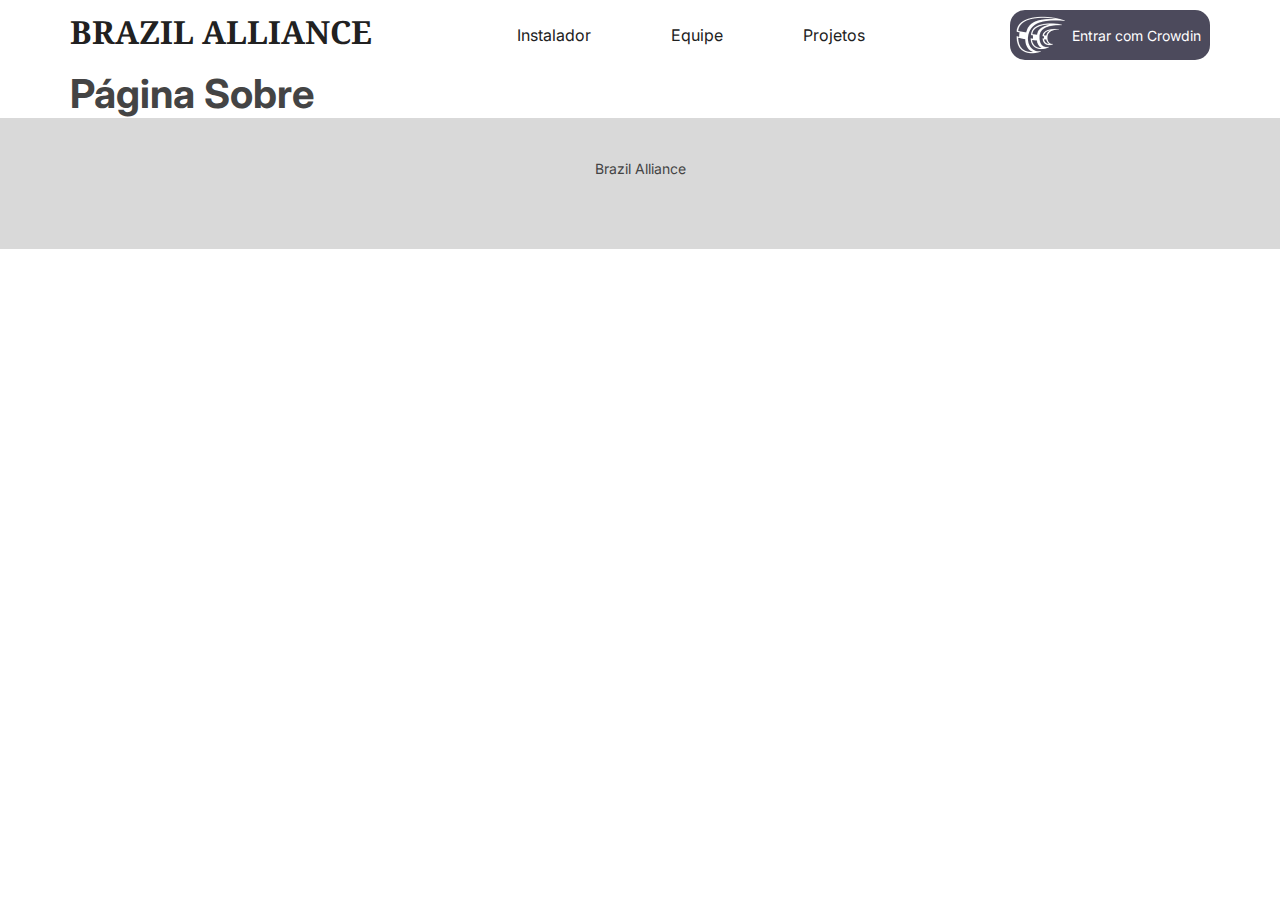
==== equipe.html @ 588eb700 "'deploy'" ====
<!DOCTYPE html>
<html lang="pt-br">
<head>
<meta charset="utf-8">
<meta name="viewport" content="width=device-width, initial-scale=1">
<meta name="description" content="">
<title>Brasil Alliance</title>
<link rel="shortcut icon" href="images/favicon.svg">
<link rel="stylesheet" href="css/styles.css">
<link rel="preconnect" href="https://fonts.gstatic.com">


</head>
<body>
<header class="header">
<div class="container">
<div class="header-menu">
<div class="header-logo">
<!-- <img src="images/logo-id360.svg" alt="brasil-alliance" width="100"> -->
<a href="/public/">BRAZIL ALLIANCE</a>
</div>
<nav>
<ul>
<li><a class="header-menu-link" href="instalador.html">Instalador</a></li>
<li><a class="header-menu-link" href="equipe.html">Equipe</a></li>
<li><a class="header-menu-link" href="projetos.html">Projetos</a></li>
</ul>
</nav>
<a href="" class="header-crowdin">
<div class="icone">
<img src="images/crowdin.png" alt="brasil-alliance">
</div>
<span >Entrar com Crowdin</span>
</a>
</div>
</div>
<button class="btn-menu js-menu-toggle">
<span class="btn-menu-icon"><span></span></span>
</button>
</header>
<main>
<div class="container">
<h1>Página Sobre</h1>
</div>
</main>
<footer class="footer">
<div class="container">
<div class="footer-texto">
<p>Brazil Alliance</p>
</div>
</div>
</footer>
<script src="js/main.js"></script>
</body>
</html>
---- css/styles.css ----
@import url(https://fonts.googleapis.com/css2?family=Inter:wght@100;200;300;400;500;600;700;800;900&family=Noto+Serif+Tamil:wght@100;200;300;400;500;600;700;800;900&display=swap);
@keyframes splide-loading{0%{transform:rotate(0)}to{transform:rotate(1turn)}}.splide__track--draggable{-webkit-touch-callout:none;-webkit-user-select:none;-ms-user-select:none;user-select:none}.splide__track--fade>.splide__list>.splide__slide{margin:0!important;opacity:0;z-index:0}.splide__track--fade>.splide__list>.splide__slide.is-active{opacity:1;z-index:1}.splide--rtl{direction:rtl}.splide__track--ttb>.splide__list{display:block}.splide__container{box-sizing:border-box;position:relative}.splide__list{backface-visibility:hidden;display:-ms-flexbox;display:flex;height:100%;margin:0!important;padding:0!important}.splide.is-initialized:not(.is-active) .splide__list{display:block}.splide__pagination{-ms-flex-align:center;-ms-flex-pack:center;align-items:center;display:-ms-flexbox;display:flex;-ms-flex-wrap:wrap;flex-wrap:wrap;justify-content:center;margin:0;pointer-events:none}.splide__pagination li{display:inline-block;line-height:1;list-style-type:none;margin:0;pointer-events:auto}.splide:not(.is-overflow) .splide__pagination{display:none}.splide__progress__bar{width:0}.splide{position:relative;visibility:hidden}.splide.is-initialized,.splide.is-rendered{visibility:visible}.splide__slide{-ms-flex-negative:0;backface-visibility:hidden;box-sizing:border-box;flex-shrink:0;list-style-type:none!important;margin:0;position:relative}.splide__slide img{vertical-align:bottom}.splide__spinner{animation:splide-loading 1s linear infinite;border:2px solid #999;border-left-color:transparent;border-radius:50%;bottom:0;contain:strict;display:inline-block;height:20px;left:0;margin:auto;position:absolute;right:0;top:0;width:20px}.splide__sr{clip:rect(0 0 0 0);border:0;height:1px;margin:-1px;overflow:hidden;padding:0;position:absolute;width:1px}.splide__toggle.is-active .splide__toggle__play,.splide__toggle__pause{display:none}.splide__toggle.is-active .splide__toggle__pause{display:inline}.splide__track{overflow:hidden;position:relative;z-index:0}
:root{--bs-blue:#0d6efd;--bs-indigo:#6610f2;--bs-purple:#6f42c1;--bs-pink:#d63384;--bs-red:#dc3545;--bs-orange:#fd7e14;--bs-yellow:#ffc107;--bs-green:#198754;--bs-teal:#20c997;--bs-cyan:#0dcaf0;--bs-white:#fff;--bs-gray:#6c757d;--bs-gray-dark:#343a40;--bs-gray-100:#f8f9fa;--bs-gray-200:#e9ecef;--bs-gray-300:#dee2e6;--bs-gray-400:#ced4da;--bs-gray-500:#adb5bd;--bs-gray-600:#6c757d;--bs-gray-700:#495057;--bs-gray-800:#343a40;--bs-gray-900:#212529;--bs-primary:#1f6a9c;--bs-secondary:#6c757d;--bs-success:#198754;--bs-info:#0dcaf0;--bs-warning:#ffc107;--bs-danger:#dc3545;--bs-light:#f8f9fa;--bs-dark:#212529;--bs-primary-rgb:31,106,156;--bs-secondary-rgb:108,117,125;--bs-success-rgb:25,135,84;--bs-info-rgb:13,202,240;--bs-warning-rgb:255,193,7;--bs-danger-rgb:220,53,69;--bs-light-rgb:248,249,250;--bs-dark-rgb:33,37,41;--bs-white-rgb:255,255,255;--bs-black-rgb:0,0,0;--bs-body-color-rgb:68,68,68;--bs-body-bg-rgb:255,255,255;--bs-font-sans-serif:"Inter",sans-serif;--bs-font-monospace:SFMono-Regular,Menlo,Monaco,Consolas,"Liberation Mono","Courier New",monospace;--bs-gradient:linear-gradient(180deg,hsla(0,0%,100%,.15),hsla(0,0%,100%,0));--bs-body-font-family:var(--bs-font-sans-serif);--bs-body-font-size:1rem;--bs-body-font-weight:400;--bs-body-line-height:1.5;--bs-body-color:#444;--bs-body-bg:#fff}*,:after,:before{box-sizing:border-box}@media (prefers-reduced-motion:no-preference){:root{scroll-behavior:smooth}}body{-webkit-text-size-adjust:100%;-webkit-tap-highlight-color:rgba(0,0,0,0);background-color:var(--bs-body-bg);color:var(--bs-body-color);font-family:var(--bs-body-font-family);font-size:var(--bs-body-font-size);font-weight:var(--bs-body-font-weight);line-height:var(--bs-body-line-height);margin:0;text-align:var(--bs-body-text-align)}hr{background-color:currentColor;border:0;color:inherit;margin:1rem 0;opacity:.25}hr:not([size]){height:1px}h1,h2,h3,h4,h5,h6{font-weight:700;line-height:1.2;margin-bottom:0;margin-top:0}h1{font-size:calc(1.375rem + 1.5vw)}@media (min-width:1200px){h1{font-size:2.5rem}}h2{font-size:calc(1.325rem + .9vw)}@media (min-width:1200px){h2{font-size:2rem}}h3{font-size:calc(1.3rem + .6vw)}@media (min-width:1200px){h3{font-size:1.75rem}}h4{font-size:calc(1.275rem + .3vw)}@media (min-width:1200px){h4{font-size:1.5rem}}h5{font-size:1.25rem}h6{font-size:1rem}p{margin-bottom:0;margin-top:0}abbr[data-bs-original-title],abbr[title]{cursor:help;-webkit-text-decoration:underline dotted;text-decoration:underline dotted;-webkit-text-decoration-skip-ink:none;text-decoration-skip-ink:none}address{font-style:normal;line-height:inherit;margin-bottom:1rem}ol,ul{padding-left:2rem}dl,ol,ul{margin-bottom:1rem;margin-top:0}ol ol,ol ul,ul ol,ul ul{margin-bottom:0}dt{font-weight:700}dd{margin-bottom:.5rem;margin-left:0}blockquote{margin:0 0 1rem}b,strong{font-weight:bolder}small{font-size:.875em}mark{background-color:#fcf8e3;padding:.2em}sub,sup{font-size:.75em;line-height:0;position:relative;vertical-align:baseline}sub{bottom:-.25em}sup{top:-.5em}a{color:#1f6a9c;text-decoration:none}a:hover{color:#19557d}a:not([href]):not([class]),a:not([href]):not([class]):hover{color:inherit;text-decoration:none}code,kbd,pre,samp{direction:ltr;font-family:var(--bs-font-monospace);font-size:1em;unicode-bidi:bidi-override}pre{display:block;font-size:.875em;margin-bottom:1rem;margin-top:0;overflow:auto}pre code{color:inherit;font-size:inherit;word-break:normal}code{word-wrap:break-word;color:#d63384;font-size:.875em}a>code{color:inherit}kbd{background-color:#212529;border-radius:.2rem;color:#fff;font-size:.875em;padding:.2rem .4rem}kbd kbd{font-size:1em;font-weight:700;padding:0}figure{margin:0 0 1rem}img,svg{vertical-align:middle}table{border-collapse:collapse;caption-side:bottom}caption{color:#6c757d;padding-bottom:.5rem;padding-top:.5rem;text-align:left}th{text-align:inherit;text-align:-webkit-match-parent}tbody,td,tfoot,th,thead,tr{border:0 solid;border-color:inherit}label{display:inline-block}button{border-radius:0}button:focus:not(:focus-visible){outline:0}button,input,optgroup,select,textarea{font-family:inherit;font-size:inherit;line-height:inherit;margin:0}button,select{text-transform:none}[role=button]{cursor:pointer}select{word-wrap:normal}select:disabled{opacity:1}[list]::-webkit-calendar-picker-indicator{display:none}[type=button],[type=reset],[type=submit],button{-webkit-appearance:button}[type=button]:not(:disabled),[type=reset]:not(:disabled),[type=submit]:not(:disabled),button:not(:disabled){cursor:pointer}::-moz-focus-inner{border-style:none;padding:0}textarea{resize:vertical}fieldset{border:0;margin:0;min-width:0;padding:0}legend{float:left;font-size:calc(1.275rem + .3vw);line-height:inherit;margin-bottom:.5rem;padding:0;width:100%}@media (min-width:1200px){legend{font-size:1.5rem}}legend+*{clear:left}::-webkit-datetime-edit-day-field,::-webkit-datetime-edit-fields-wrapper,::-webkit-datetime-edit-hour-field,::-webkit-datetime-edit-minute,::-webkit-datetime-edit-month-field,::-webkit-datetime-edit-text,::-webkit-datetime-edit-year-field{padding:0}::-webkit-inner-spin-button{height:auto}[type=search]{-webkit-appearance:textfield;outline-offset:-2px}::-webkit-search-decoration{-webkit-appearance:none}::-webkit-color-swatch-wrapper{padding:0}::file-selector-button{font:inherit}::-webkit-file-upload-button{-webkit-appearance:button;font:inherit}output{display:inline-block}iframe{border:0}summary{cursor:pointer;display:list-item}progress{vertical-align:baseline}[hidden]{display:none!important}.container,.container-fluid,.container-lg,.container-md,.container-sm,.container-xl{margin-left:auto;margin-right:auto;padding-left:var(--bs-gutter-x,20px);padding-right:var(--bs-gutter-x,20px);width:100%}@media (min-width:576px){.container,.container-sm{max-width:540px}}@media (min-width:768px){.container,.container-md,.container-sm{max-width:720px}}@media (min-width:992px){.container,.container-lg,.container-md,.container-sm{max-width:960px}}@media (min-width:1200px){.container,.container-lg,.container-md,.container-sm,.container-xl{max-width:1180px}}.row{--bs-gutter-x:40px;--bs-gutter-y:0;display:flex;flex-wrap:wrap;margin-left:calc(var(--bs-gutter-x)*-.5);margin-right:calc(var(--bs-gutter-x)*-.5);margin-top:calc(var(--bs-gutter-y)*-1)}.row>*{flex-shrink:0;margin-top:var(--bs-gutter-y);max-width:100%;padding-left:calc(var(--bs-gutter-x)*.5);padding-right:calc(var(--bs-gutter-x)*.5);width:100%}.col{flex:1 0 0%}.row-cols-auto>*{flex:0 0 auto;width:auto}.row-cols-1>*{flex:0 0 auto;width:100%}.row-cols-2>*{flex:0 0 auto;width:50%}.row-cols-3>*{flex:0 0 auto;width:33.3333333333%}.row-cols-4>*{flex:0 0 auto;width:25%}.row-cols-5>*{flex:0 0 auto;width:20%}.row-cols-6>*{flex:0 0 auto;width:16.6666666667%}.col-auto{flex:0 0 auto;width:auto}.col-1{flex:0 0 auto;width:8.33333333%}.col-2{flex:0 0 auto;width:16.66666667%}.col-3{flex:0 0 auto;width:25%}.col-4{flex:0 0 auto;width:33.33333333%}.col-5{flex:0 0 auto;width:41.66666667%}.col-6{flex:0 0 auto;width:50%}.col-7{flex:0 0 auto;width:58.33333333%}.col-8{flex:0 0 auto;width:66.66666667%}.col-9{flex:0 0 auto;width:75%}.col-10{flex:0 0 auto;width:83.33333333%}.col-11{flex:0 0 auto;width:91.66666667%}.col-12{flex:0 0 auto;width:100%}.offset-1{margin-left:8.33333333%}.offset-2{margin-left:16.66666667%}.offset-3{margin-left:25%}.offset-4{margin-left:33.33333333%}.offset-5{margin-left:41.66666667%}.offset-6{margin-left:50%}.offset-7{margin-left:58.33333333%}.offset-8{margin-left:66.66666667%}.offset-9{margin-left:75%}.offset-10{margin-left:83.33333333%}.offset-11{margin-left:91.66666667%}.g-0,.gx-0{--bs-gutter-x:0}.g-0,.gy-0{--bs-gutter-y:0}.g-1,.gx-1{--bs-gutter-x:0.25rem}.g-1,.gy-1{--bs-gutter-y:0.25rem}.g-2,.gx-2{--bs-gutter-x:0.5rem}.g-2,.gy-2{--bs-gutter-y:0.5rem}.g-3,.gx-3{--bs-gutter-x:1rem}.g-3,.gy-3{--bs-gutter-y:1rem}.g-4,.gx-4{--bs-gutter-x:1.5rem}.g-4,.gy-4{--bs-gutter-y:1.5rem}.g-5,.gx-5{--bs-gutter-x:3rem}.g-5,.gy-5{--bs-gutter-y:3rem}@media (min-width:576px){.col-sm{flex:1 0 0%}.row-cols-sm-auto>*{flex:0 0 auto;width:auto}.row-cols-sm-1>*{flex:0 0 auto;width:100%}.row-cols-sm-2>*{flex:0 0 auto;width:50%}.row-cols-sm-3>*{flex:0 0 auto;width:33.3333333333%}.row-cols-sm-4>*{flex:0 0 auto;width:25%}.row-cols-sm-5>*{flex:0 0 auto;width:20%}.row-cols-sm-6>*{flex:0 0 auto;width:16.6666666667%}.col-sm-auto{flex:0 0 auto;width:auto}.col-sm-1{flex:0 0 auto;width:8.33333333%}.col-sm-2{flex:0 0 auto;width:16.66666667%}.col-sm-3{flex:0 0 auto;width:25%}.col-sm-4{flex:0 0 auto;width:33.33333333%}.col-sm-5{flex:0 0 auto;width:41.66666667%}.col-sm-6{flex:0 0 auto;width:50%}.col-sm-7{flex:0 0 auto;width:58.33333333%}.col-sm-8{flex:0 0 auto;width:66.66666667%}.col-sm-9{flex:0 0 auto;width:75%}.col-sm-10{flex:0 0 auto;width:83.33333333%}.col-sm-11{flex:0 0 auto;width:91.66666667%}.col-sm-12{flex:0 0 auto;width:100%}.offset-sm-0{margin-left:0}.offset-sm-1{margin-left:8.33333333%}.offset-sm-2{margin-left:16.66666667%}.offset-sm-3{margin-left:25%}.offset-sm-4{margin-left:33.33333333%}.offset-sm-5{margin-left:41.66666667%}.offset-sm-6{margin-left:50%}.offset-sm-7{margin-left:58.33333333%}.offset-sm-8{margin-left:66.66666667%}.offset-sm-9{margin-left:75%}.offset-sm-10{margin-left:83.33333333%}.offset-sm-11{margin-left:91.66666667%}.g-sm-0,.gx-sm-0{--bs-gutter-x:0}.g-sm-0,.gy-sm-0{--bs-gutter-y:0}.g-sm-1,.gx-sm-1{--bs-gutter-x:0.25rem}.g-sm-1,.gy-sm-1{--bs-gutter-y:0.25rem}.g-sm-2,.gx-sm-2{--bs-gutter-x:0.5rem}.g-sm-2,.gy-sm-2{--bs-gutter-y:0.5rem}.g-sm-3,.gx-sm-3{--bs-gutter-x:1rem}.g-sm-3,.gy-sm-3{--bs-gutter-y:1rem}.g-sm-4,.gx-sm-4{--bs-gutter-x:1.5rem}.g-sm-4,.gy-sm-4{--bs-gutter-y:1.5rem}.g-sm-5,.gx-sm-5{--bs-gutter-x:3rem}.g-sm-5,.gy-sm-5{--bs-gutter-y:3rem}}@media (min-width:768px){.col-md{flex:1 0 0%}.row-cols-md-auto>*{flex:0 0 auto;width:auto}.row-cols-md-1>*{flex:0 0 auto;width:100%}.row-cols-md-2>*{flex:0 0 auto;width:50%}.row-cols-md-3>*{flex:0 0 auto;width:33.3333333333%}.row-cols-md-4>*{flex:0 0 auto;width:25%}.row-cols-md-5>*{flex:0 0 auto;width:20%}.row-cols-md-6>*{flex:0 0 auto;width:16.6666666667%}.col-md-auto{flex:0 0 auto;width:auto}.col-md-1{flex:0 0 auto;width:8.33333333%}.col-md-2{flex:0 0 auto;width:16.66666667%}.col-md-3{flex:0 0 auto;width:25%}.col-md-4{flex:0 0 auto;width:33.33333333%}.col-md-5{flex:0 0 auto;width:41.66666667%}.col-md-6{flex:0 0 auto;width:50%}.col-md-7{flex:0 0 auto;width:58.33333333%}.col-md-8{flex:0 0 auto;width:66.66666667%}.col-md-9{flex:0 0 auto;width:75%}.col-md-10{flex:0 0 auto;width:83.33333333%}.col-md-11{flex:0 0 auto;width:91.66666667%}.col-md-12{flex:0 0 auto;width:100%}.offset-md-0{margin-left:0}.offset-md-1{margin-left:8.33333333%}.offset-md-2{margin-left:16.66666667%}.offset-md-3{margin-left:25%}.offset-md-4{margin-left:33.33333333%}.offset-md-5{margin-left:41.66666667%}.offset-md-6{margin-left:50%}.offset-md-7{margin-left:58.33333333%}.offset-md-8{margin-left:66.66666667%}.offset-md-9{margin-left:75%}.offset-md-10{margin-left:83.33333333%}.offset-md-11{margin-left:91.66666667%}.g-md-0,.gx-md-0{--bs-gutter-x:0}.g-md-0,.gy-md-0{--bs-gutter-y:0}.g-md-1,.gx-md-1{--bs-gutter-x:0.25rem}.g-md-1,.gy-md-1{--bs-gutter-y:0.25rem}.g-md-2,.gx-md-2{--bs-gutter-x:0.5rem}.g-md-2,.gy-md-2{--bs-gutter-y:0.5rem}.g-md-3,.gx-md-3{--bs-gutter-x:1rem}.g-md-3,.gy-md-3{--bs-gutter-y:1rem}.g-md-4,.gx-md-4{--bs-gutter-x:1.5rem}.g-md-4,.gy-md-4{--bs-gutter-y:1.5rem}.g-md-5,.gx-md-5{--bs-gutter-x:3rem}.g-md-5,.gy-md-5{--bs-gutter-y:3rem}}@media (min-width:992px){.col-lg{flex:1 0 0%}.row-cols-lg-auto>*{flex:0 0 auto;width:auto}.row-cols-lg-1>*{flex:0 0 auto;width:100%}.row-cols-lg-2>*{flex:0 0 auto;width:50%}.row-cols-lg-3>*{flex:0 0 auto;width:33.3333333333%}.row-cols-lg-4>*{flex:0 0 auto;width:25%}.row-cols-lg-5>*{flex:0 0 auto;width:20%}.row-cols-lg-6>*{flex:0 0 auto;width:16.6666666667%}.col-lg-auto{flex:0 0 auto;width:auto}.col-lg-1{flex:0 0 auto;width:8.33333333%}.col-lg-2{flex:0 0 auto;width:16.66666667%}.col-lg-3{flex:0 0 auto;width:25%}.col-lg-4{flex:0 0 auto;width:33.33333333%}.col-lg-5{flex:0 0 auto;width:41.66666667%}.col-lg-6{flex:0 0 auto;width:50%}.col-lg-7{flex:0 0 auto;width:58.33333333%}.col-lg-8{flex:0 0 auto;width:66.66666667%}.col-lg-9{flex:0 0 auto;width:75%}.col-lg-10{flex:0 0 auto;width:83.33333333%}.col-lg-11{flex:0 0 auto;width:91.66666667%}.col-lg-12{flex:0 0 auto;width:100%}.offset-lg-0{margin-left:0}.offset-lg-1{margin-left:8.33333333%}.offset-lg-2{margin-left:16.66666667%}.offset-lg-3{margin-left:25%}.offset-lg-4{margin-left:33.33333333%}.offset-lg-5{margin-left:41.66666667%}.offset-lg-6{margin-left:50%}.offset-lg-7{margin-left:58.33333333%}.offset-lg-8{margin-left:66.66666667%}.offset-lg-9{margin-left:75%}.offset-lg-10{margin-left:83.33333333%}.offset-lg-11{margin-left:91.66666667%}.g-lg-0,.gx-lg-0{--bs-gutter-x:0}.g-lg-0,.gy-lg-0{--bs-gutter-y:0}.g-lg-1,.gx-lg-1{--bs-gutter-x:0.25rem}.g-lg-1,.gy-lg-1{--bs-gutter-y:0.25rem}.g-lg-2,.gx-lg-2{--bs-gutter-x:0.5rem}.g-lg-2,.gy-lg-2{--bs-gutter-y:0.5rem}.g-lg-3,.gx-lg-3{--bs-gutter-x:1rem}.g-lg-3,.gy-lg-3{--bs-gutter-y:1rem}.g-lg-4,.gx-lg-4{--bs-gutter-x:1.5rem}.g-lg-4,.gy-lg-4{--bs-gutter-y:1.5rem}.g-lg-5,.gx-lg-5{--bs-gutter-x:3rem}.g-lg-5,.gy-lg-5{--bs-gutter-y:3rem}}@media (min-width:1200px){.col-xl{flex:1 0 0%}.row-cols-xl-auto>*{flex:0 0 auto;width:auto}.row-cols-xl-1>*{flex:0 0 auto;width:100%}.row-cols-xl-2>*{flex:0 0 auto;width:50%}.row-cols-xl-3>*{flex:0 0 auto;width:33.3333333333%}.row-cols-xl-4>*{flex:0 0 auto;width:25%}.row-cols-xl-5>*{flex:0 0 auto;width:20%}.row-cols-xl-6>*{flex:0 0 auto;width:16.6666666667%}.col-xl-auto{flex:0 0 auto;width:auto}.col-xl-1{flex:0 0 auto;width:8.33333333%}.col-xl-2{flex:0 0 auto;width:16.66666667%}.col-xl-3{flex:0 0 auto;width:25%}.col-xl-4{flex:0 0 auto;width:33.33333333%}.col-xl-5{flex:0 0 auto;width:41.66666667%}.col-xl-6{flex:0 0 auto;width:50%}.col-xl-7{flex:0 0 auto;width:58.33333333%}.col-xl-8{flex:0 0 auto;width:66.66666667%}.col-xl-9{flex:0 0 auto;width:75%}.col-xl-10{flex:0 0 auto;width:83.33333333%}.col-xl-11{flex:0 0 auto;width:91.66666667%}.col-xl-12{flex:0 0 auto;width:100%}.offset-xl-0{margin-left:0}.offset-xl-1{margin-left:8.33333333%}.offset-xl-2{margin-left:16.66666667%}.offset-xl-3{margin-left:25%}.offset-xl-4{margin-left:33.33333333%}.offset-xl-5{margin-left:41.66666667%}.offset-xl-6{margin-left:50%}.offset-xl-7{margin-left:58.33333333%}.offset-xl-8{margin-left:66.66666667%}.offset-xl-9{margin-left:75%}.offset-xl-10{margin-left:83.33333333%}.offset-xl-11{margin-left:91.66666667%}.g-xl-0,.gx-xl-0{--bs-gutter-x:0}.g-xl-0,.gy-xl-0{--bs-gutter-y:0}.g-xl-1,.gx-xl-1{--bs-gutter-x:0.25rem}.g-xl-1,.gy-xl-1{--bs-gutter-y:0.25rem}.g-xl-2,.gx-xl-2{--bs-gutter-x:0.5rem}.g-xl-2,.gy-xl-2{--bs-gutter-y:0.5rem}.g-xl-3,.gx-xl-3{--bs-gutter-x:1rem}.g-xl-3,.gy-xl-3{--bs-gutter-y:1rem}.g-xl-4,.gx-xl-4{--bs-gutter-x:1.5rem}.g-xl-4,.gy-xl-4{--bs-gutter-y:1.5rem}.g-xl-5,.gx-xl-5{--bs-gutter-x:3rem}.g-xl-5,.gy-xl-5{--bs-gutter-y:3rem}}@media (min-width:1400px){.col-xxl{flex:1 0 0%}.row-cols-xxl-auto>*{flex:0 0 auto;width:auto}.row-cols-xxl-1>*{flex:0 0 auto;width:100%}.row-cols-xxl-2>*{flex:0 0 auto;width:50%}.row-cols-xxl-3>*{flex:0 0 auto;width:33.3333333333%}.row-cols-xxl-4>*{flex:0 0 auto;width:25%}.row-cols-xxl-5>*{flex:0 0 auto;width:20%}.row-cols-xxl-6>*{flex:0 0 auto;width:16.6666666667%}.col-xxl-auto{flex:0 0 auto;width:auto}.col-xxl-1{flex:0 0 auto;width:8.33333333%}.col-xxl-2{flex:0 0 auto;width:16.66666667%}.col-xxl-3{flex:0 0 auto;width:25%}.col-xxl-4{flex:0 0 auto;width:33.33333333%}.col-xxl-5{flex:0 0 auto;width:41.66666667%}.col-xxl-6{flex:0 0 auto;width:50%}.col-xxl-7{flex:0 0 auto;width:58.33333333%}.col-xxl-8{flex:0 0 auto;width:66.66666667%}.col-xxl-9{flex:0 0 auto;width:75%}.col-xxl-10{flex:0 0 auto;width:83.33333333%}.col-xxl-11{flex:0 0 auto;width:91.66666667%}.col-xxl-12{flex:0 0 auto;width:100%}.offset-xxl-0{margin-left:0}.offset-xxl-1{margin-left:8.33333333%}.offset-xxl-2{margin-left:16.66666667%}.offset-xxl-3{margin-left:25%}.offset-xxl-4{margin-left:33.33333333%}.offset-xxl-5{margin-left:41.66666667%}.offset-xxl-6{margin-left:50%}.offset-xxl-7{margin-left:58.33333333%}.offset-xxl-8{margin-left:66.66666667%}.offset-xxl-9{margin-left:75%}.offset-xxl-10{margin-left:83.33333333%}.offset-xxl-11{margin-left:91.66666667%}.g-xxl-0,.gx-xxl-0{--bs-gutter-x:0}.g-xxl-0,.gy-xxl-0{--bs-gutter-y:0}.g-xxl-1,.gx-xxl-1{--bs-gutter-x:0.25rem}.g-xxl-1,.gy-xxl-1{--bs-gutter-y:0.25rem}.g-xxl-2,.gx-xxl-2{--bs-gutter-x:0.5rem}.g-xxl-2,.gy-xxl-2{--bs-gutter-y:0.5rem}.g-xxl-3,.gx-xxl-3{--bs-gutter-x:1rem}.g-xxl-3,.gy-xxl-3{--bs-gutter-y:1rem}.g-xxl-4,.gx-xxl-4{--bs-gutter-x:1.5rem}.g-xxl-4,.gy-xxl-4{--bs-gutter-y:1.5rem}.g-xxl-5,.gx-xxl-5{--bs-gutter-x:3rem}.g-xxl-5,.gy-xxl-5{--bs-gutter-y:3rem}}.form-label{font-size:.875rem;margin-bottom:0}.col-form-label{font-size:inherit;line-height:1.5;margin-bottom:0;padding-bottom:9px;padding-top:9px}.col-form-label-lg{font-size:1.25rem;padding-bottom:calc(.5rem + 1px);padding-top:calc(.5rem + 1px)}.col-form-label-sm{font-size:.875rem;padding-bottom:calc(.25rem + 1px);padding-top:calc(.25rem + 1px)}.form-text{color:#6c757d;font-size:.875em;margin-top:.25rem}.form-control{-webkit-appearance:none;-moz-appearance:none;appearance:none;background-clip:padding-box;background-color:#eee;border:1px solid #444;border-radius:0;color:#444;display:block;font-size:.9375rem;font-weight:400;line-height:1.5;padding:8px 10px;transition:border-color .15s ease-in-out,box-shadow .15s ease-in-out;width:100%}@media (prefers-reduced-motion:reduce){.form-control{transition:none}}.form-control[type=file]{overflow:hidden}.form-control[type=file]:not(:disabled):not([readonly]){cursor:pointer}.form-control:focus{background-color:#eee;border-color:#8fb5ce;box-shadow:0 0 0 2px rgba(31,106,156,.25);color:#444;outline:0}.form-control::-webkit-date-and-time-value{height:1.5em}.form-control::-moz-placeholder{color:#6c757d;opacity:1}.form-control:-ms-input-placeholder{color:#6c757d;opacity:1}.form-control::placeholder{color:#6c757d;opacity:1}.form-control:disabled,.form-control[readonly]{background-color:#e9ecef;opacity:1}.form-control::file-selector-button{-webkit-margin-end:10px;background-color:#e9ecef;border:0 solid;border-color:inherit;border-inline-end-width:1px;border-radius:0;color:#444;margin:-8px -10px;margin-inline-end:10px;padding:8px 10px;pointer-events:none;transition:color .15s ease-in-out,background-color .15s ease-in-out,border-color .15s ease-in-out,box-shadow .15s ease-in-out}@media (prefers-reduced-motion:reduce){.form-control::-webkit-file-upload-button{-webkit-transition:none;transition:none}.form-control::file-selector-button{transition:none}}.form-control:hover:not(:disabled):not([readonly])::file-selector-button{background-color:#dde0e3}.form-control::-webkit-file-upload-button{-webkit-margin-end:10px;background-color:#e9ecef;border:0 solid;border-color:inherit;border-inline-end-width:1px;border-radius:0;color:#444;margin:-8px -10px;margin-inline-end:10px;padding:8px 10px;pointer-events:none;-webkit-transition:color .15s ease-in-out,background-color .15s ease-in-out,border-color .15s ease-in-out,box-shadow .15s ease-in-out;transition:color .15s ease-in-out,background-color .15s ease-in-out,border-color .15s ease-in-out,box-shadow .15s ease-in-out}@media (prefers-reduced-motion:reduce){.form-control::-webkit-file-upload-button{-webkit-transition:none;transition:none}}.form-control:hover:not(:disabled):not([readonly])::-webkit-file-upload-button{background-color:#dde0e3}.form-control-plaintext{background-color:transparent;border:solid transparent;border-width:1px 0;color:#444;display:block;line-height:1.5;margin-bottom:0;padding:8px 0;width:100%}.form-control-plaintext.form-control-lg,.form-control-plaintext.form-control-sm{padding-left:0;padding-right:0}.form-control-sm{border-radius:.2rem;font-size:.875rem;min-height:calc(1.5em + .5rem + 2px);padding:.25rem .5rem}.form-control-sm::file-selector-button{-webkit-margin-end:.5rem;margin:-.25rem -.5rem;margin-inline-end:.5rem;padding:.25rem .5rem}.form-control-sm::-webkit-file-upload-button{-webkit-margin-end:.5rem;margin:-.25rem -.5rem;margin-inline-end:.5rem;padding:.25rem .5rem}.form-control-lg{border-radius:.3rem;font-size:1.25rem;min-height:calc(1.5em + 1rem + 2px);padding:.5rem 1rem}.form-control-lg::file-selector-button{-webkit-margin-end:1rem;margin:-.5rem -1rem;margin-inline-end:1rem;padding:.5rem 1rem}.form-control-lg::-webkit-file-upload-button{-webkit-margin-end:1rem;margin:-.5rem -1rem;margin-inline-end:1rem;padding:.5rem 1rem}textarea.form-control{min-height:calc(1.5em + 18px)}textarea.form-control-sm{min-height:calc(1.5em + .5rem + 2px)}textarea.form-control-lg{min-height:calc(1.5em + 1rem + 2px)}.form-control-color{height:auto;padding:8px;width:3rem}.form-control-color:not(:disabled):not([readonly]){cursor:pointer}.form-control-color::-moz-color-swatch{border-radius:0;height:1.5em}.form-control-color::-webkit-color-swatch{border-radius:0;height:1.5em}.form-select{-moz-padding-start:7px;-webkit-appearance:none;-moz-appearance:none;appearance:none;background-color:#444;background-image:url("data:image/svg+xml;charset=utf-8,%3Csvg xmlns='http://www.w3.org/2000/svg' viewBox='0 0 16 16'%3E%3Cpath fill='none' stroke='%23fff' stroke-linecap='round' stroke-linejoin='round' stroke-width='2' d='m2 5 6 6 6-6'/%3E%3C/svg%3E");background-position:right 10px center;background-repeat:no-repeat;background-size:16px auto;border:1px solid #444;border-radius:0;color:#fff;display:block;font-size:.9375rem;font-weight:400;line-height:1.5;padding:8px 30px 8px 10px;transition:border-color .15s ease-in-out,box-shadow .15s ease-in-out;width:100%}@media (prefers-reduced-motion:reduce){.form-select{transition:none}}.form-select:focus{border-color:#8fb5ce;box-shadow:0 0 0 2px rgba(31,106,156,.25);outline:0}.form-select[multiple],.form-select[size]:not([size="1"]){background-image:none;padding-right:10px}.form-select:disabled{background-color:#e9ecef}.form-select:-moz-focusring{color:transparent;text-shadow:0 0 0 #fff}.form-select-sm{border-radius:.2rem;font-size:.875rem;padding-bottom:.25rem;padding-left:.5rem;padding-top:.25rem}.form-select-lg{border-radius:.3rem;font-size:1.25rem;padding-bottom:.5rem;padding-left:1rem;padding-top:.5rem}.form-check{display:block;margin-bottom:.125rem;min-height:1.5rem;padding-left:1.5em}.form-check .form-check-input{float:left;margin-left:-1.5em}.form-check-input{color-adjust:exact;-webkit-appearance:none;-moz-appearance:none;appearance:none;background-color:#eee;background-position:50%;background-repeat:no-repeat;background-size:contain;border:1px solid rgba(0,0,0,.25);height:1em;margin-top:.25em;-webkit-print-color-adjust:exact;vertical-align:top;width:1em}.form-check-input[type=checkbox]{border-radius:.25em}.form-check-input[type=radio]{border-radius:50%}.form-check-input:active{filter:brightness(90%)}.form-check-input:focus{border-color:#8fb5ce;box-shadow:0 0 0 2px rgba(31,106,156,.25);outline:0}.form-check-input:checked{background-color:#1f6a9c;border-color:#1f6a9c}.form-check-input:checked[type=checkbox]{background-image:url("data:image/svg+xml;charset=utf-8,%3Csvg xmlns='http://www.w3.org/2000/svg' viewBox='0 0 20 20'%3E%3Cpath fill='none' stroke='%23fff' stroke-linecap='round' stroke-linejoin='round' stroke-width='3' d='m6 10 3 3 6-6'/%3E%3C/svg%3E")}.form-check-input:checked[type=radio]{background-image:url("data:image/svg+xml;charset=utf-8,%3Csvg xmlns='http://www.w3.org/2000/svg' viewBox='-4 -4 8 8'%3E%3Ccircle r='2' fill='%23fff'/%3E%3C/svg%3E")}.form-check-input[type=checkbox]:indeterminate{background-color:#1f6a9c;background-image:url("data:image/svg+xml;charset=utf-8,%3Csvg xmlns='http://www.w3.org/2000/svg' viewBox='0 0 20 20'%3E%3Cpath fill='none' stroke='%23fff' stroke-linecap='round' stroke-linejoin='round' stroke-width='3' d='M6 10h8'/%3E%3C/svg%3E");border-color:#1f6a9c}.form-check-input:disabled{filter:none;opacity:.5;pointer-events:none}.form-check-input:disabled~.form-check-label,.form-check-input[disabled]~.form-check-label{opacity:.5}.form-switch{padding-left:2.5em}.form-switch .form-check-input{background-image:url("data:image/svg+xml;charset=utf-8,%3Csvg xmlns='http://www.w3.org/2000/svg' viewBox='-4 -4 8 8'%3E%3Ccircle r='3' fill='rgba(0, 0, 0, 0.25)'/%3E%3C/svg%3E");background-position:0;border-radius:2em;margin-left:-2.5em;transition:background-position .15s ease-in-out;width:2em}@media (prefers-reduced-motion:reduce){.form-switch .form-check-input{transition:none}}.form-switch .form-check-input:focus{background-image:url("data:image/svg+xml;charset=utf-8,%3Csvg xmlns='http://www.w3.org/2000/svg' viewBox='-4 -4 8 8'%3E%3Ccircle r='3' fill='%238fb5ce'/%3E%3C/svg%3E")}.form-switch .form-check-input:checked{background-image:url("data:image/svg+xml;charset=utf-8,%3Csvg xmlns='http://www.w3.org/2000/svg' viewBox='-4 -4 8 8'%3E%3Ccircle r='3' fill='%23fff'/%3E%3C/svg%3E");background-position:100%}.form-check-inline{display:inline-block;margin-right:1rem}.btn-check{clip:rect(0,0,0,0);pointer-events:none;position:absolute}.btn-check:disabled+.btn,.btn-check[disabled]+.btn{filter:none;opacity:.65;pointer-events:none}.form-range{-webkit-appearance:none;-moz-appearance:none;appearance:none;background-color:transparent;height:calc(1rem + 4px);padding:0;width:100%}.form-range:focus{outline:0}.form-range:focus::-webkit-slider-thumb{box-shadow:0 0 0 1px #fff,0 0 0 2px rgba(31,106,156,.25)}.form-range:focus::-moz-range-thumb{box-shadow:0 0 0 1px #fff,0 0 0 2px rgba(31,106,156,.25)}.form-range::-moz-focus-outer{border:0}.form-range::-webkit-slider-thumb{-webkit-appearance:none;appearance:none;background-color:#1f6a9c;border:0;border-radius:1rem;height:1rem;margin-top:-.25rem;-webkit-transition:background-color .15s ease-in-out,border-color .15s ease-in-out,box-shadow .15s ease-in-out;transition:background-color .15s ease-in-out,border-color .15s ease-in-out,box-shadow .15s ease-in-out;width:1rem}@media (prefers-reduced-motion:reduce){.form-range::-webkit-slider-thumb{-webkit-transition:none;transition:none}}.form-range::-webkit-slider-thumb:active{background-color:#bcd2e1}.form-range::-webkit-slider-runnable-track{background-color:#dee2e6;border-color:transparent;border-radius:1rem;color:transparent;cursor:pointer;height:.5rem;width:100%}.form-range::-moz-range-thumb{-moz-appearance:none;appearance:none;background-color:#1f6a9c;border:0;border-radius:1rem;height:1rem;-moz-transition:background-color .15s ease-in-out,border-color .15s ease-in-out,box-shadow .15s ease-in-out;transition:background-color .15s ease-in-out,border-color .15s ease-in-out,box-shadow .15s ease-in-out;width:1rem}@media (prefers-reduced-motion:reduce){.form-range::-moz-range-thumb{-moz-transition:none;transition:none}}.form-range::-moz-range-thumb:active{background-color:#bcd2e1}.form-range::-moz-range-track{background-color:#dee2e6;border-color:transparent;border-radius:1rem;color:transparent;cursor:pointer;height:.5rem;width:100%}.form-range:disabled{pointer-events:none}.form-range:disabled::-webkit-slider-thumb{background-color:#adb5bd}.form-range:disabled::-moz-range-thumb{background-color:#adb5bd}.form-floating{position:relative}.form-floating>.form-control,.form-floating>.form-select{height:calc(3.5rem + 2px);line-height:1.25}.form-floating>label{border:1px solid transparent;height:100%;left:0;padding:1rem 10px;pointer-events:none;position:absolute;top:0;transform-origin:0 0;transition:opacity .1s ease-in-out,transform .1s ease-in-out}@media (prefers-reduced-motion:reduce){.form-floating>label{transition:none}}.form-floating>.form-control{padding:1rem 10px}.form-floating>.form-control::-moz-placeholder{color:transparent}.form-floating>.form-control:-ms-input-placeholder{color:transparent}.form-floating>.form-control::placeholder{color:transparent}.form-floating>.form-control:not(:-moz-placeholder-shown){padding-bottom:.625rem;padding-top:1.625rem}.form-floating>.form-control:not(:-ms-input-placeholder){padding-bottom:.625rem;padding-top:1.625rem}.form-floating>.form-control:focus,.form-floating>.form-control:not(:placeholder-shown){padding-bottom:.625rem;padding-top:1.625rem}.form-floating>.form-control:-webkit-autofill{padding-bottom:.625rem;padding-top:1.625rem}.form-floating>.form-select{padding-bottom:.625rem;padding-top:1.625rem}.form-floating>.form-control:not(:-moz-placeholder-shown)~label{opacity:.65;transform:scale(.85) translateY(-.5rem) translateX(.15rem)}.form-floating>.form-control:not(:-ms-input-placeholder)~label{opacity:.65;transform:scale(.85) translateY(-.5rem) translateX(.15rem)}.form-floating>.form-control:focus~label,.form-floating>.form-control:not(:placeholder-shown)~label,.form-floating>.form-select~label{opacity:.65;transform:scale(.85) translateY(-.5rem) translateX(.15rem)}.form-floating>.form-control:-webkit-autofill~label{opacity:.65;transform:scale(.85) translateY(-.5rem) translateX(.15rem)}.input-group{align-items:stretch;display:flex;flex-wrap:wrap;position:relative;width:100%}.input-group>.form-control,.input-group>.form-select{flex:1 1 auto;min-width:0;position:relative;width:1%}.input-group>.form-control:focus,.input-group>.form-select:focus{z-index:3}.input-group .btn{position:relative;z-index:2}.input-group .btn:focus{z-index:3}.input-group-text{align-items:center;background-color:#e9ecef;border:1px solid #444;border-radius:0;color:#444;display:flex;font-size:.9375rem;font-weight:400;line-height:1.5;padding:8px 10px;text-align:center;white-space:nowrap}.input-group-lg>.btn,.input-group-lg>.form-control,.input-group-lg>.form-select,.input-group-lg>.input-group-text{border-radius:.3rem;font-size:1.25rem;padding:.5rem 1rem}.input-group-sm>.btn,.input-group-sm>.form-control,.input-group-sm>.form-select,.input-group-sm>.input-group-text{border-radius:.2rem;font-size:.875rem;padding:.25rem .5rem}.input-group-lg>.form-select,.input-group-sm>.form-select{padding-right:40px}.input-group.has-validation>.dropdown-toggle:nth-last-child(n+4),.input-group.has-validation>:nth-last-child(n+3):not(.dropdown-toggle):not(.dropdown-menu),.input-group:not(.has-validation)>.dropdown-toggle:nth-last-child(n+3),.input-group:not(.has-validation)>:not(:last-child):not(.dropdown-toggle):not(.dropdown-menu){border-bottom-right-radius:0;border-top-right-radius:0}.input-group>:not(:first-child):not(.dropdown-menu):not(.valid-tooltip):not(.valid-feedback):not(.invalid-tooltip):not(.invalid-feedback){border-bottom-left-radius:0;border-top-left-radius:0;margin-left:-1px}.valid-feedback{color:#198754;display:none;font-size:.75rem;margin-top:0;width:100%}.valid-tooltip{background-color:rgba(25,135,84,.9);border-radius:.25rem;color:#fff;display:none;font-size:.875rem;margin-top:.1rem;max-width:100%;padding:.25rem .5rem;position:absolute;top:100%;z-index:5}.is-valid~.valid-feedback,.is-valid~.valid-tooltip,.was-validated :valid~.valid-feedback,.was-validated :valid~.valid-tooltip{display:block}.form-control.is-valid,.was-validated .form-control:valid{background-image:url("data:image/svg+xml;charset=utf-8,%3Csvg xmlns='http://www.w3.org/2000/svg' viewBox='0 0 8 8'%3E%3Cpath fill='%23198754' d='M2.3 6.73.6 4.53c-.4-1.04.46-1.4 1.1-.8l1.1 1.4 3.4-3.8c.6-.63 1.6-.27 1.2.7l-4 4.6c-.43.5-.8.4-1.1.1z'/%3E%3C/svg%3E");background-position:right calc(.375em + 4px) center;background-repeat:no-repeat;background-size:calc(.75em + 8px) calc(.75em + 8px);border-color:#198754;padding-right:calc(1.5em + 16px)}.form-control.is-valid:focus,.was-validated .form-control:valid:focus{border-color:#198754;box-shadow:0 0 0 2px rgba(25,135,84,.25)}.was-validated textarea.form-control:valid,textarea.form-control.is-valid{background-position:top calc(.375em + 4px) right calc(.375em + 4px);padding-right:calc(1.5em + 16px)}.form-select.is-valid,.was-validated .form-select:valid{border-color:#198754}.form-select.is-valid:not([multiple]):not([size]),.form-select.is-valid:not([multiple])[size="1"],.was-validated .form-select:valid:not([multiple]):not([size]),.was-validated .form-select:valid:not([multiple])[size="1"]{background-image:url("data:image/svg+xml;charset=utf-8,%3Csvg xmlns='http://www.w3.org/2000/svg' viewBox='0 0 16 16'%3E%3Cpath fill='none' stroke='%23fff' stroke-linecap='round' stroke-linejoin='round' stroke-width='2' d='m2 5 6 6 6-6'/%3E%3C/svg%3E"),url("data:image/svg+xml;charset=utf-8,%3Csvg xmlns='http://www.w3.org/2000/svg' viewBox='0 0 8 8'%3E%3Cpath fill='%23198754' d='M2.3 6.73.6 4.53c-.4-1.04.46-1.4 1.1-.8l1.1 1.4 3.4-3.8c.6-.63 1.6-.27 1.2.7l-4 4.6c-.43.5-.8.4-1.1.1z'/%3E%3C/svg%3E");background-position:right 10px center,center right 30px;background-size:16px auto,18px;padding-right:55px}.form-select.is-valid:focus,.was-validated .form-select:valid:focus{border-color:#198754;box-shadow:0 0 0 2px rgba(25,135,84,.25)}.form-check-input.is-valid,.was-validated .form-check-input:valid{border-color:#198754}.form-check-input.is-valid:checked,.was-validated .form-check-input:valid:checked{background-color:#198754}.form-check-input.is-valid:focus,.was-validated .form-check-input:valid:focus{box-shadow:0 0 0 2px rgba(25,135,84,.25)}.form-check-input.is-valid~.form-check-label,.was-validated .form-check-input:valid~.form-check-label{color:#198754}.form-check-inline .form-check-input~.valid-feedback{margin-left:.5em}.input-group .form-control.is-valid,.input-group .form-select.is-valid,.was-validated .input-group .form-control:valid,.was-validated .input-group .form-select:valid{z-index:1}.input-group .form-control.is-valid:focus,.input-group .form-select.is-valid:focus,.was-validated .input-group .form-control:valid:focus,.was-validated .input-group .form-select:valid:focus{z-index:3}.invalid-feedback{color:#dc3545;display:none;font-size:.75rem;margin-top:0;width:100%}.invalid-tooltip{background-color:rgba(220,53,69,.9);border-radius:.25rem;color:#fff;display:none;font-size:.875rem;margin-top:.1rem;max-width:100%;padding:.25rem .5rem;position:absolute;top:100%;z-index:5}.is-invalid~.invalid-feedback,.is-invalid~.invalid-tooltip,.was-validated :invalid~.invalid-feedback,.was-validated :invalid~.invalid-tooltip{display:block}.form-control.is-invalid,.was-validated .form-control:invalid{background-image:url("data:image/svg+xml;charset=utf-8,%3Csvg xmlns='http://www.w3.org/2000/svg' width='12' height='12' fill='none' stroke='%23dc3545'%3E%3Ccircle cx='6' cy='6' r='4.5'/%3E%3Cpath stroke-linejoin='round' d='M5.8 3.6h.4L6 6.5z'/%3E%3Ccircle cx='6' cy='8.2' r='.6' fill='%23dc3545' stroke='none'/%3E%3C/svg%3E");background-position:right calc(.375em + 4px) center;background-repeat:no-repeat;background-size:calc(.75em + 8px) calc(.75em + 8px);border-color:#dc3545;padding-right:calc(1.5em + 16px)}.form-control.is-invalid:focus,.was-validated .form-control:invalid:focus{border-color:#dc3545;box-shadow:0 0 0 2px rgba(220,53,69,.25)}.was-validated textarea.form-control:invalid,textarea.form-control.is-invalid{background-position:top calc(.375em + 4px) right calc(.375em + 4px);padding-right:calc(1.5em + 16px)}.form-select.is-invalid,.was-validated .form-select:invalid{border-color:#dc3545}.form-select.is-invalid:not([multiple]):not([size]),.form-select.is-invalid:not([multiple])[size="1"],.was-validated .form-select:invalid:not([multiple]):not([size]),.was-validated .form-select:invalid:not([multiple])[size="1"]{background-image:url("data:image/svg+xml;charset=utf-8,%3Csvg xmlns='http://www.w3.org/2000/svg' viewBox='0 0 16 16'%3E%3Cpath fill='none' stroke='%23fff' stroke-linecap='round' stroke-linejoin='round' stroke-width='2' d='m2 5 6 6 6-6'/%3E%3C/svg%3E"),url("data:image/svg+xml;charset=utf-8,%3Csvg xmlns='http://www.w3.org/2000/svg' width='12' height='12' fill='none' stroke='%23dc3545'%3E%3Ccircle cx='6' cy='6' r='4.5'/%3E%3Cpath stroke-linejoin='round' d='M5.8 3.6h.4L6 6.5z'/%3E%3Ccircle cx='6' cy='8.2' r='.6' fill='%23dc3545' stroke='none'/%3E%3C/svg%3E");background-position:right 10px center,center right 30px;background-size:16px auto,18px;padding-right:55px}.form-select.is-invalid:focus,.was-validated .form-select:invalid:focus{border-color:#dc3545;box-shadow:0 0 0 2px rgba(220,53,69,.25)}.form-check-input.is-invalid,.was-validated .form-check-input:invalid{border-color:#dc3545}.form-check-input.is-invalid:checked,.was-validated .form-check-input:invalid:checked{background-color:#dc3545}.form-check-input.is-invalid:focus,.was-validated .form-check-input:invalid:focus{box-shadow:0 0 0 2px rgba(220,53,69,.25)}.form-check-input.is-invalid~.form-check-label,.was-validated .form-check-input:invalid~.form-check-label{color:#dc3545}.form-check-inline .form-check-input~.invalid-feedback{margin-left:.5em}.input-group .form-control.is-invalid,.input-group .form-select.is-invalid,.was-validated .input-group .form-control:invalid,.was-validated .input-group .form-select:invalid{z-index:2}.input-group .form-control.is-invalid:focus,.input-group .form-select.is-invalid:focus,.was-validated .input-group .form-control:invalid:focus,.was-validated .input-group .form-select:invalid:focus{z-index:3}.clearfix:after{clear:both;content:"";display:block}.link-primary{color:#1f6a9c}.link-primary:focus,.link-primary:hover{color:#19557d}.link-secondary{color:#6c757d}.link-secondary:focus,.link-secondary:hover{color:#565e64}.link-success{color:#198754}.link-success:focus,.link-success:hover{color:#146c43}.link-info{color:#0dcaf0}.link-info:focus,.link-info:hover{color:#3dd5f3}.link-warning{color:#ffc107}.link-warning:focus,.link-warning:hover{color:#ffcd39}.link-danger{color:#dc3545}.link-danger:focus,.link-danger:hover{color:#b02a37}.link-light{color:#f8f9fa}.link-light:focus,.link-light:hover{color:#f9fafb}.link-dark{color:#212529}.link-dark:focus,.link-dark:hover{color:#1a1e21}.ratio{position:relative;width:100%}.ratio:before{content:"";display:block;padding-top:var(--bs-aspect-ratio)}.ratio>*{height:100%;left:0;position:absolute;top:0;width:100%}.ratio-1x1{--bs-aspect-ratio:100%}.ratio-4x3{--bs-aspect-ratio:75%}.ratio-16x9{--bs-aspect-ratio:56.25%}.ratio-21x9{--bs-aspect-ratio:42.8571428571%}.fixed-top{top:0}.fixed-bottom,.fixed-top{left:0;position:fixed;right:0;z-index:1030}.fixed-bottom{bottom:0}.sticky-top{position:-webkit-sticky;position:sticky;top:0;z-index:1020}@media (min-width:576px){.sticky-sm-top{position:-webkit-sticky;position:sticky;top:0;z-index:1020}}@media (min-width:768px){.sticky-md-top{position:-webkit-sticky;position:sticky;top:0;z-index:1020}}@media (min-width:992px){.sticky-lg-top{position:-webkit-sticky;position:sticky;top:0;z-index:1020}}@media (min-width:1200px){.sticky-xl-top{position:-webkit-sticky;position:sticky;top:0;z-index:1020}}@media (min-width:1400px){.sticky-xxl-top{position:-webkit-sticky;position:sticky;top:0;z-index:1020}}.hstack{align-items:center;flex-direction:row}.hstack,.vstack{align-self:stretch;display:flex}.vstack{flex:1 1 auto;flex-direction:column}.visually-hidden,.visually-hidden-focusable:not(:focus):not(:focus-within){clip:rect(0,0,0,0)!important;border:0!important;height:1px!important;margin:-1px!important;overflow:hidden!important;padding:0!important;position:absolute!important;white-space:nowrap!important;width:1px!important}.stretched-link:after{bottom:0;content:"";left:0;position:absolute;right:0;top:0;z-index:1}.text-truncate{overflow:hidden;text-overflow:ellipsis;white-space:nowrap}.vr{align-self:stretch;background-color:currentColor;min-height:1em;opacity:.25;width:1px}.badge,.vr{display:inline-block}.badge{border-radius:.25rem;color:#fff;font-size:.75em;font-weight:700;line-height:1;padding:.35em .65em;text-align:center;vertical-align:baseline;white-space:nowrap}.badge:empty{display:none}.btn .badge{position:relative;top:-1px}@font-face{font-display:block;font-family:icomoon;font-style:normal;font-weight:400;src:url(../fonts/icomoon.woff2?7r4fs3) format("woff2"),url(../fonts/icomoon.ttf?7r4fs3) format("truetype"),url(../fonts/icomoon.woff?7r4fs3) format("woff"),url(../fonts/icomoon.svg?7r4fs3#icomoon) format("svg")}[class*=" icon-"],[class^=icon-]{speak:never;-webkit-font-smoothing:antialiased;-moz-osx-font-smoothing:grayscale;font-family:icomoon!important;font-style:normal;font-variant:normal;font-weight:400;line-height:1;text-transform:none}.icon-tel:before{content:"\e900"}.icon-chat:before{content:"\e901"}.icon-mail:before{content:"\e906"}.icon-camera:before{content:"\e902"}.icon-down:before{content:"\e903"}.icon-prev:before{content:"\e905"}.icon-next:before{content:"\e904"}.icon-close:before{content:"\e907"}.icon-whatsapp:before{content:"\ea5e"}.icon-play:before{content:"\e908"}body{font-family:Inter,sans-serif}footer,header,main{overflow:hidden}main{padding:0}@media (min-width:992px){main{padding:70px 0 0}}section{padding:30px 0}button{background:none;border:none;margin:0;padding:0}figure{display:block;margin-bottom:0}.tit{color:#212121;font-size:30px;margin:0 0 20px}@media (min-width:992px){.tit{font-size:48px}}.btn-custom{align-items:center;border-radius:5px;box-shadow:0 3px 5px 0 rgba(0,0,0,.25);display:flex;font-size:20px;font-weight:500;height:50px;justify-content:center;transition:all .1s ease-in-out;width:250px}.btn-custom,.btn-custom:hover{color:#212121}.btn-custom:hover span{transform:translateX(5px)}.btn-custom_green{background:#9ee700}.btn-custom_blue{background:#00abe1}.btn-custom span{transition:all .2s ease-in-out}.tab-buttons{display:flex;gap:20px}@media (max-width:991.98px){.tab-buttons{display:none}}.tab-btn{background:#b4b4b4;color:#3d3d3d;height:50px;transition:all .2s ease-in-out;width:200px}@media (max-width:991.98px){.tab-btn{align-items:center;display:flex;justify-content:space-between;padding:0 20px;width:100%}}@media (min-width:992px){.tab-content .tab-btn{display:none}}.tab-btn i{transition:all .2s ease-in-out}.tab-btn.active{background:#1f6a9c;color:#fff}.tab-btn.active i{transform:rotate(180deg)}@media (min-width:992px){.tab-content{height:500px;position:relative}}.tab-item{transition:all .2s ease-in-out}@media (max-width:991.98px){.tab-item{margin-bottom:20px;max-height:0;overflow:hidden}}@media (min-width:992px){.tab-item{height:100%;left:0;opacity:0;position:absolute;top:0;visibility:hidden;width:100%}}@media (max-width:991.98px){.tab-item.active{max-height:600px}}@media (min-width:992px){.tab-item.active{opacity:1;visibility:visible;z-index:2}}.splide{--nav-margin:430px;--nav-bg:#fff;--nav-color:#1f6a9c;--pag-bg:#2f9581}.splide__pagination{padding:30px 0 0}.splide__pagination__page{background-color:var(--pag-bg);border-radius:50%;height:10px;margin:0 3px;opacity:.6;padding:0;transition:all .2s ease-in-out;width:10px}.splide__pagination__page.is-active{opacity:1;transform:scale(1.4)}.splide__arrow{background:none;color:var(--nav-color);font-size:22px;height:56px;position:absolute;top:calc(50% - 40px);width:56px;z-index:2}.splide__arrow:before{display:block;position:relative;transition:transform .2s ease-in;z-index:2}.splide__arrow:after{background:var(--nav-bg);border-radius:50%;content:"";height:100%;left:0;position:absolute;top:0;transition:transform .2s ease-in;width:100%}.splide__arrow:disabled{opacity:0}.splide__arrow svg{display:none}.splide__arrow--prev{left:calc(50% - var(--nav-margin))}.splide__arrow--prev:hover:before{transform:translateX(-5px)}.splide__arrow--next{right:calc(50% - var(--nav-margin))}.splide__arrow--next:hover:before{transform:translateX(5px)}.splide__arrow:hover:after{transform:scale(1.08)}.splide-images .splide__slide figure{margin-bottom:30px}.splide-images .splide__slide img{border-radius:20px}@media (max-width:991.98px){.splide-images .splide__slide img{width:100%}}@media (min-width:992px){.splide-images .splide__slide{align-items:center;display:flex;justify-content:center}.splide-images .splide__slide figure{transform:scale(.75);transition:transform .2s ease-in-out}.splide-images .splide__slide.is-active{z-index:2}.splide-images .splide__slide.is-active figure{transform:scale(1)}}.splide-images .splide__slide figcaption{opacity:0;transition:opacity .2s ease-in-out}.splide-images .splide__slide.is-active figcaption{opacity:1}.splide-images .splide__pagination{padding-top:0}@-webkit-keyframes rotateLoad{0%{transform:rotate(0deg)}to{transform:rotate(1turn)}}@keyframes rotateLoad{0%{transform:rotate(0deg)}to{transform:rotate(1turn)}}
/*! PhotoSwipe main CSS by Dmitry Semenov | photoswipe.com | MIT license */.pswp{-webkit-text-size-adjust:100%;-webkit-backface-visibility:hidden;display:none;height:100%;left:0;outline:none;overflow:hidden;position:absolute;top:0;touch-action:none;width:100%;z-index:1500}.pswp *{box-sizing:border-box}.pswp img{max-width:none}.pswp--animate_opacity{opacity:.001;transition:opacity 333ms cubic-bezier(.4,0,.22,1);will-change:opacity}.pswp--open{display:block}.pswp--zoom-allowed .pswp__img{cursor:-webkit-zoom-in;cursor:-moz-zoom-in;cursor:zoom-in}.pswp--zoomed-in .pswp__img{cursor:-webkit-grab;cursor:-moz-grab;cursor:grab}.pswp--dragging .pswp__img{cursor:-webkit-grabbing;cursor:-moz-grabbing;cursor:grabbing}.pswp__bg{-webkit-backface-visibility:hidden;background:#000;opacity:0;transform:translateZ(0)}.pswp__bg,.pswp__scroll-wrap{height:100%;left:0;position:absolute;top:0;width:100%}.pswp__scroll-wrap{overflow:hidden}.pswp__container,.pswp__zoom-wrap{bottom:0;left:0;position:absolute;right:0;top:0;touch-action:none}.pswp__container,.pswp__img{-webkit-tap-highlight-color:rgba(0,0,0,0);-webkit-touch-callout:none;-webkit-user-select:none;-moz-user-select:none;-ms-user-select:none;user-select:none}.pswp__zoom-wrap{position:absolute;transform-origin:left top;transition:transform 333ms cubic-bezier(.4,0,.22,1);width:100%}.pswp__bg{transition:opacity 333ms cubic-bezier(.4,0,.22,1);will-change:opacity}.pswp--animated-in .pswp__bg,.pswp--animated-in .pswp__zoom-wrap{transition:none}.pswp__container,.pswp__zoom-wrap{-webkit-backface-visibility:hidden}.pswp__item{bottom:0;overflow:hidden;right:0}.pswp__img,.pswp__item{left:0;position:absolute;top:0}.pswp__img{height:auto;width:auto}.pswp__img--placeholder{-webkit-backface-visibility:hidden}.pswp__img--placeholder--blank{background:#222}.pswp--ie .pswp__img{height:auto!important;left:0;top:0;width:100%!important}.pswp__error-msg{color:#ccc;font-size:14px;left:0;line-height:16px;margin-top:-8px;position:absolute;text-align:center;top:50%;width:100%}.pswp__error-msg a{color:#ccc;text-decoration:underline}

/*! PhotoSwipe Default UI CSS by Dmitry Semenov | photoswipe.com | MIT license */.pswp__button{-webkit-appearance:none;background:none;border:0;box-shadow:none;cursor:pointer;display:block;float:right;height:44px;margin:0;opacity:.75;overflow:visible;padding:0;position:relative;transition:opacity .2s;width:44px}.pswp__button:focus,.pswp__button:hover{opacity:1}.pswp__button:active{opacity:.9;outline:none}.pswp__button::-moz-focus-inner{border:0;padding:0}.pswp__ui--over-close .pswp__button--close{opacity:1}.pswp__button,.pswp__button--arrow--left:before,.pswp__button--arrow--right:before{background:url(../images/default-skin.png) 0 0 no-repeat;background-size:264px 88px;height:44px;width:44px}@media (-webkit-min-device-pixel-ratio:1.09375),(-webkit-min-device-pixel-ratio:1.1),(min-resolution:1.1dppx),(min-resolution:105dpi){.pswp--svg .pswp__button,.pswp--svg .pswp__button--arrow--left:before,.pswp--svg .pswp__button--arrow--right:before{background-image:url(../images/default-skin.svg)}.pswp--svg .pswp__button--arrow--left,.pswp--svg .pswp__button--arrow--right{background:none}}.pswp__button--close{background-position:0 -44px}.pswp__button--share{background-position:-44px -44px}.pswp__button--fs{display:none}.pswp--supports-fs .pswp__button--fs{display:block}.pswp--fs .pswp__button--fs{background-position:-44px 0}.pswp__button--zoom{background-position:-88px 0;display:none}.pswp--zoom-allowed .pswp__button--zoom{display:block}.pswp--zoomed-in .pswp__button--zoom{background-position:-132px 0}.pswp--touch .pswp__button--arrow--left,.pswp--touch .pswp__button--arrow--right{visibility:hidden}.pswp__button--arrow--left,.pswp__button--arrow--right{background:none;height:100px;margin-top:-50px;position:absolute;top:50%;width:70px}.pswp__button--arrow--left{left:0}.pswp__button--arrow--right{right:0}.pswp__button--arrow--left:before,.pswp__button--arrow--right:before{background-color:rgba(0,0,0,.3);content:"";height:30px;position:absolute;top:35px;width:32px}.pswp__button--arrow--left:before{background-position:-138px -44px;left:6px}.pswp__button--arrow--right:before{background-position:-94px -44px;right:6px}.pswp__counter,.pswp__share-modal{-webkit-user-select:none;-moz-user-select:none;-ms-user-select:none;user-select:none}.pswp__share-modal{-webkit-backface-visibility:hidden;background:rgba(0,0,0,.5);display:block;height:100%;left:0;opacity:0;padding:10px;position:absolute;top:0;transition:opacity .25s ease-out;width:100%;will-change:opacity;z-index:1600}.pswp__share-modal--hidden{display:none}.pswp__share-tooltip{-webkit-backface-visibility:hidden;background:#fff;border-radius:2px;box-shadow:0 2px 5px rgba(0,0,0,.25);display:block;position:absolute;right:44px;top:56px;transform:translateY(6px);transition:transform .25s;width:auto;will-change:transform;z-index:1620}.pswp__share-tooltip a{display:block;font-size:14px;line-height:18px;padding:8px 12px}.pswp__share-tooltip a,.pswp__share-tooltip a:hover{color:#000;text-decoration:none}.pswp__share-tooltip a:first-child{border-radius:2px 2px 0 0}.pswp__share-tooltip a:last-child{border-radius:0 0 2px 2px}.pswp__share-modal--fade-in{opacity:1}.pswp__share-modal--fade-in .pswp__share-tooltip{transform:translateY(0)}.pswp--touch .pswp__share-tooltip a{padding:16px 12px}a.pswp__share--facebook:before{border:6px solid transparent;border-bottom-color:#fff;content:"";display:block;height:0;-webkit-pointer-events:none;-moz-pointer-events:none;pointer-events:none;position:absolute;right:15px;top:-12px;width:0}a.pswp__share--facebook:hover{background:#3e5c9a;color:#fff}a.pswp__share--facebook:hover:before{border-bottom-color:#3e5c9a}a.pswp__share--twitter:hover{background:#55acee;color:#fff}a.pswp__share--pinterest:hover{background:#ccc;color:#ce272d}a.pswp__share--download:hover{background:#ddd}.pswp__counter{color:#fff;font-size:13px;height:44px;left:0;line-height:44px;opacity:.75;padding:0 10px;position:absolute;top:0}.pswp__caption{bottom:0;left:0;min-height:44px;position:absolute;width:100%}.pswp__caption small{color:#bbb;font-size:11px}.pswp__caption__center{color:#ccc;font-size:13px;line-height:20px;margin:0 auto;max-width:420px;padding:10px;text-align:left}.pswp__caption--empty{display:none}.pswp__caption--fake{visibility:hidden}.pswp__preloader{direction:ltr;height:44px;left:50%;margin-left:-22px;opacity:0;position:absolute;top:0;transition:opacity .25s ease-out;width:44px;will-change:opacity}.pswp__preloader__icn{height:20px;margin:12px;width:20px}.pswp__preloader--active{opacity:1}.pswp__preloader--active .pswp__preloader__icn{background:url(../images/preloader.gif) 0 0 no-repeat}.pswp--css_animation .pswp__preloader--active{opacity:1}.pswp--css_animation .pswp__preloader--active .pswp__preloader__icn{-webkit-animation:clockwise .5s linear infinite;animation:clockwise .5s linear infinite}.pswp--css_animation .pswp__preloader--active .pswp__preloader__donut{-webkit-animation:donut-rotate 1s cubic-bezier(.4,0,.22,1) infinite;animation:donut-rotate 1s cubic-bezier(.4,0,.22,1) infinite}.pswp--css_animation .pswp__preloader__icn{background:none;height:14px;left:15px;margin:0;opacity:.75;position:absolute;top:15px;width:14px}.pswp--css_animation .pswp__preloader__cut{height:14px;overflow:hidden;position:relative;width:7px}.pswp--css_animation .pswp__preloader__donut{background:none;border-color:#fff #fff transparent transparent;border-radius:50%;border-style:solid;border-width:2px;box-sizing:border-box;height:14px;left:0;margin:0;position:absolute;top:0;width:14px}@media screen and (max-width:1024px){.pswp__preloader{float:right;left:auto;margin:0;position:relative;top:auto}}@-webkit-keyframes clockwise{0%{transform:rotate(0deg)}to{transform:rotate(1turn)}}@keyframes clockwise{0%{transform:rotate(0deg)}to{transform:rotate(1turn)}}@-webkit-keyframes donut-rotate{0%{transform:rotate(0)}50%{transform:rotate(-140deg)}to{transform:rotate(0)}}@keyframes donut-rotate{0%{transform:rotate(0)}50%{transform:rotate(-140deg)}to{transform:rotate(0)}}.pswp__ui{-webkit-font-smoothing:auto;opacity:1;visibility:visible;z-index:1550}.pswp__top-bar{height:44px;left:0;position:absolute;top:0;width:100%}.pswp--has_mouse .pswp__button--arrow--left,.pswp--has_mouse .pswp__button--arrow--right,.pswp__caption,.pswp__top-bar{-webkit-backface-visibility:hidden;transition:opacity 333ms cubic-bezier(.4,0,.22,1);will-change:opacity}.pswp--has_mouse .pswp__button--arrow--left,.pswp--has_mouse .pswp__button--arrow--right{visibility:visible}.pswp__caption,.pswp__top-bar{background-color:rgba(0,0,0,.5)}.pswp__ui--fit .pswp__caption,.pswp__ui--fit .pswp__top-bar{background-color:rgba(0,0,0,.3)}.pswp__ui--idle .pswp__button--arrow--left,.pswp__ui--idle .pswp__button--arrow--right,.pswp__ui--idle .pswp__top-bar{opacity:0}.pswp__ui--hidden .pswp__button--arrow--left,.pswp__ui--hidden .pswp__button--arrow--right,.pswp__ui--hidden .pswp__caption,.pswp__ui--hidden .pswp__top-bar{opacity:.001}.pswp__ui--one-slide .pswp__button--arrow--left,.pswp__ui--one-slide .pswp__button--arrow--right,.pswp__ui--one-slide .pswp__counter{display:none}.pswp__element--disabled{display:none!important}.pswp--minimal--dark .pswp__top-bar{background:none}.header{--header-height:70px;position:absolute;width:100%;z-index:3}@media (min-width:992px){.header{background:#fff}}.header .container{align-items:center;display:flex;height:var(--header-height)}@media (min-width:992px){.header .container{justify-content:space-between}}@media (max-width:991.98px){.header-menu{-webkit-overflow-scrolling:touch;align-items:center;background:#fff;display:flex;flex-direction:column;height:100%;justify-content:center;left:0;opacity:0;overflow-x:hidden;overflow-y:auto;position:fixed;top:0;transform:translateX(100%);transition:all .3s cubic-bezier(.075,.82,.165,1);visibility:hidden;width:100%;z-index:10}.menu-active .header-menu{opacity:1;transform:translateX(0);visibility:visible}}@media (min-width:992px){.header-menu{align-items:center;display:flex;justify-content:space-between;width:100%}}@media (max-width:991.98px){.header-menu nav{align-items:center;display:flex;justify-content:center;padding:70px 0 20px;text-align:center}}.header-menu ul{list-style:none;margin:0;padding:0}@media (min-width:992px){.header-menu ul{align-items:center;display:flex}}@media (max-width:991.98px){.header-menu li{margin-bottom:20px}}@media (min-width:992px){.header-menu li{margin:0 40px}}.header-menu-logo{margin-bottom:50px}@media (min-width:992px){.header-menu-logo{display:none}}.header-menu-link{color:#212121;font-size:18px;position:relative}@media (min-width:992px){.header-menu-link{font-size:16px}.header-menu-link:before{background:#212121;bottom:-8px;content:"";height:1px;left:0;position:absolute;transition:all .3s cubic-bezier(.42,0,.15,1.49);width:0}.header-menu-link:hover{color:#444}.header-menu-link:hover:before{width:100%}}.header-logo{font-family:"Noto Serif Tamil",serif;font-size:32px;font-weight:700}.header-logo a{color:#212121}.header-crowdin{align-items:center;background:#4c4a5c;border-radius:15px;color:#fff;display:flex;font-size:14px;font-weight:400;height:50px;justify-content:space-around;padding:0 9px 0 0;transition:all .3s cubic-bezier(.42,0,.15,1.49);width:200px}.header-crowdin:hover{background:linear-gradient(90deg,#9ee700,#00abe1);color:#fff}.header-crowdin .icone{height:50px;width:60px}.btn-menu{background:none;border:0;padding:0;position:fixed;right:10px;top:10px;z-index:11}@media (min-width:992px){.btn-menu{display:none}}.btn-menu-icon{align-items:center;-webkit-backdrop-filter:blur(10px);backdrop-filter:blur(10px);background:hsla(0,0%,100%,.333);border:1px solid #212121;border-radius:5px;display:flex;flex-flow:column;height:50px;justify-content:center;width:50px}.btn-menu-icon span,.btn-menu-icon:after,.btn-menu-icon:before{background:#212121;content:"";height:2px;margin:3px 0;transition:all .3s cubic-bezier(.42,0,.15,1.49);width:26px}.btn-menu-icon:after{transform:translateX(-15%) scaleX(.7)}.menu-active .btn-menu-icon:before{transform:translateY(8px) rotate(45deg) scaleX(.7)}.menu-active .btn-menu-icon span{opacity:0}.menu-active .btn-menu-icon:after{transform:translateY(-8px) rotate(-45deg) scaleX(.7)}.footer{background:#d9d9d9;padding:30px 0 100px}@media (min-width:992px){.footer{padding:40px 0}}.footer-texto{font-size:14px;margin-bottom:30px;text-align:center}.home-intro{margin:0 0 50px}@media (min-width:992px){.home-intro{margin:0 0 70px}}.home-intro .container{display:flex;flex-direction:column}@media (min-width:992px){.home-intro .container{flex-direction:row;justify-content:space-between}}.home-intro-infos{order:2}@media (min-width:992px){.home-intro-infos{max-width:570px;order:1}.home-intro{order:1}}.home-intro h1{margin:0 0 20px}@media (min-width:992px){.home-intro h1{color:#212121;font-size:48px}}.home-intro p{margin:0 0 30px}.home-intro .btn-content{display:grid;gap:20px 0}@media (min-width:992px){.home-intro .btn-content{display:flex;gap:0;justify-content:space-between}}.home-intro .btn-content .btn-custom{width:100%}@media (min-width:992px){.home-intro .btn-content .btn-custom{width:250px}}.home-intro-logo{align-items:center;display:flex;justify-content:center;margin:0 0 30px;order:1}@media (min-width:992px){.home-intro-logo{margin:0;order:2}}.home-intro-logo img{max-width:342px;width:100%}.home-metodos-content{margin:0 0 50px}@media (min-width:992px){.home-metodos-content{margin:0 0 70px}.home-metodos-content .container{align-items:center;display:flex;justify-content:space-between}}.home-metodos-icone{margin:0 0 40px;text-align:center}.home-metodos-infos{max-width:710px}.home-metodos-infos p{margin:0 0 20px}.home-metodos-infos p:last-child{margin:0}.home-metodos-infos .btn-custom{width:100%}@media (min-width:992px){.home-metodos-infos .btn-custom{width:250px}}.home-metodos-steps{background:#d9d9d9;padding:50px 0}.home-metodos-steps .splide{--pag-bg:#212121}.home-metodos-steps .splide__pagination__page{height:7px;width:7px}.home-metodos-steps .splide__slide .item{color:#212121;font-size:16px;font-weight:700}.home-metodos-steps .splide__slide .icone{align-items:flex-start;display:flex;justify-content:center;margin:0 0 5px;min-height:44px}.home-metodos-steps .splide__slide p{align-items:flex-start;display:flex;justify-content:center;min-height:50px;text-align:center}
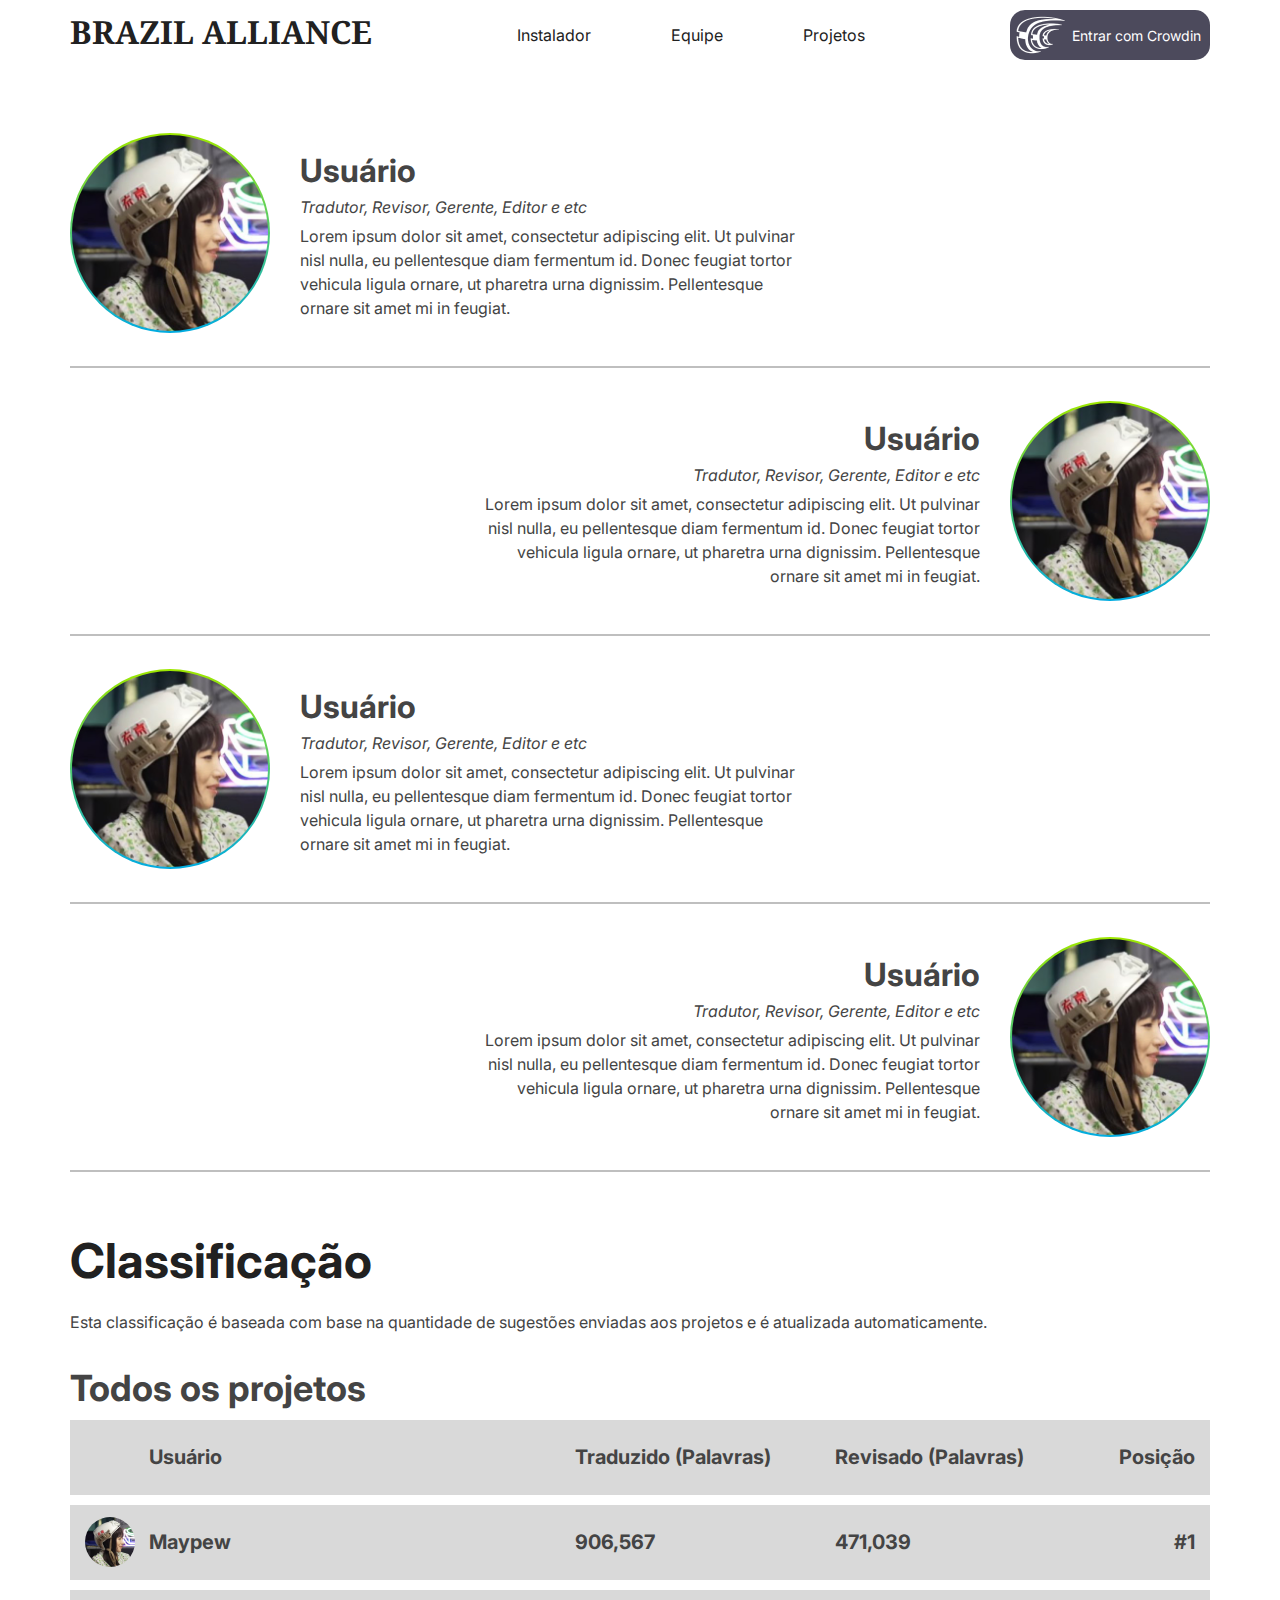
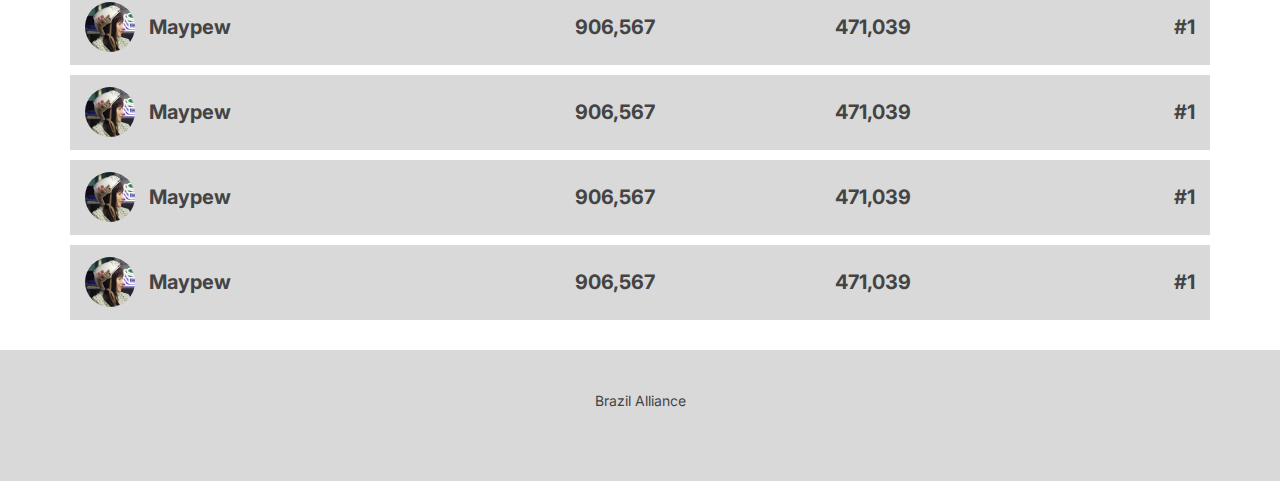
==== commit 9a6aebeb: "atualização" ====
--- a/equipe.html
+++ b/equipe.html
@@ -17,7 +17,7 @@
 <div class="header-menu">
 <div class="header-logo">
 <!-- <img src="images/logo-id360.svg" alt="brasil-alliance" width="100"> -->
-<a href="/public/">BRAZIL ALLIANCE</a>
+<a href="/">BRAZIL ALLIANCE</a>
 </div>
 <nav>
 <ul>
@@ -26,7 +26,7 @@
 <li><a class="header-menu-link" href="projetos.html">Projetos</a></li>
 </ul>
 </nav>
-<a href="" class="header-crowdin">
+<a href="/" class="header-crowdin">
 <div class="icone">
 <img src="images/crowdin.png" alt="brasil-alliance">
 </div>
@@ -38,10 +38,181 @@
 <span class="btn-menu-icon"><span></span></span>
 </button>
 </header>
-<main>
-<div class="container">
-<h1>Página Sobre</h1>
-</div>
+<main class="equipe">
+<!-- USUÁRIOS -->
+<section class="equipe-usuarios">
+<div class="container">
+
+<div class="equipe-usuarios-content">
+<div class="image">
+<img src="images/user1.jpg" alt="image-user">
+</div>
+<div class="infos">
+<p class="nome">Usuário</p>
+<p class="cargos">Tradutor, Revisor, Gerente, Editor e etc</p>
+<p class="info">Lorem ipsum dolor sit amet, consectetur adipiscing elit. Ut pulvinar nisl nulla, eu pellentesque diam fermentum id. Donec feugiat tortor vehicula ligula ornare, ut pharetra urna dignissim. Pellentesque ornare sit amet mi in feugiat.
+</p>
+</div>
+</div>
+<div class="equipe-usuarios-content equipe-usuarios-content_right">
+<div class="image">
+<img src="images/user1.jpg" alt="image-user">
+</div>
+<div class="infos">
+<p class="nome">Usuário</p>
+<p class="cargos">Tradutor, Revisor, Gerente, Editor e etc</p>
+<p class="info">Lorem ipsum dolor sit amet, consectetur adipiscing elit. Ut pulvinar nisl nulla, eu pellentesque diam fermentum id. Donec feugiat tortor vehicula ligula ornare, ut pharetra urna dignissim. Pellentesque ornare sit amet mi in feugiat.
+</p>
+</div>
+</div>
+
+<div class="equipe-usuarios-content">
+<div class="image">
+<img src="images/user1.jpg" alt="image-user">
+</div>
+<div class="infos">
+<p class="nome">Usuário</p>
+<p class="cargos">Tradutor, Revisor, Gerente, Editor e etc</p>
+<p class="info">Lorem ipsum dolor sit amet, consectetur adipiscing elit. Ut pulvinar nisl nulla, eu pellentesque diam fermentum id. Donec feugiat tortor vehicula ligula ornare, ut pharetra urna dignissim. Pellentesque ornare sit amet mi in feugiat.
+</p>
+</div>
+</div>
+<div class="equipe-usuarios-content equipe-usuarios-content_right">
+<div class="image">
+<img src="images/user1.jpg" alt="image-user">
+</div>
+<div class="infos">
+<p class="nome">Usuário</p>
+<p class="cargos">Tradutor, Revisor, Gerente, Editor e etc</p>
+<p class="info">Lorem ipsum dolor sit amet, consectetur adipiscing elit. Ut pulvinar nisl nulla, eu pellentesque diam fermentum id. Donec feugiat tortor vehicula ligula ornare, ut pharetra urna dignissim. Pellentesque ornare sit amet mi in feugiat.
+</p>
+</div>
+</div>
+
+</div>
+</section>
+<!-- CLASSIFICAÇÃO -->
+<section class="equipe-classificacao">
+<div class="container">
+<div class="equipe-classificacao-intro">
+<h2 class="tit">Classificação</h2>
+<p>Esta classificação é baseada com base na quantidade de sugestões enviadas aos projetos e é atualizada automaticamente.</p>
+</div>
+<div class="equipe-classificacao-projetos">
+<div class="projetos-header">
+<h3>Todos os projetos</h3>
+</div>
+<div class="projetos-content">
+<div class="projetos-row projetos-row_intro">
+<div class="usuarios">
+<div class="ghost"></div>
+<p>Usuário</p>
+</div>
+<div class="traduzido">
+<p>Traduzido (Palavras)</p>
+</div>
+<div class="revisado">
+<p>Revisado (Palavras)</p>
+</div>
+<div class="posicao">
+<p>Posição</p>
+</div>
+</div>
+
+<div class="projetos-row">
+<div class="usuarios">
+<div class="image">
+<img src="images/user1.jpg" alt="image-user">
+</div>
+<p>Maypew</p>
+</div>
+<div class="traduzido">
+<p>906,567</p>
+</div>
+<div class="revisado">
+<p>471,039</p>
+</div>
+<div class="posicao">
+<p>#1</p>
+</div>
+</div>
+
+<div class="projetos-row">
+<div class="usuarios">
+<div class="image">
+<img src="images/user1.jpg" alt="image-user">
+</div>
+<p>Maypew</p>
+</div>
+<div class="traduzido">
+<p>906,567</p>
+</div>
+<div class="revisado">
+<p>471,039</p>
+</div>
+<div class="posicao">
+<p>#1</p>
+</div>
+</div>
+
+<div class="projetos-row">
+<div class="usuarios">
+<div class="image">
+<img src="images/user1.jpg" alt="image-user">
+</div>
+<p>Maypew</p>
+</div>
+<div class="traduzido">
+<p>906,567</p>
+</div>
+<div class="revisado">
+<p>471,039</p>
+</div>
+<div class="posicao">
+<p>#1</p>
+</div>
+</div>
+
+<div class="projetos-row">
+<div class="usuarios">
+<div class="image">
+<img src="images/user1.jpg" alt="image-user">
+</div>
+<p>Maypew</p>
+</div>
+<div class="traduzido">
+<p>906,567</p>
+</div>
+<div class="revisado">
+<p>471,039</p>
+</div>
+<div class="posicao">
+<p>#1</p>
+</div>
+</div>
+
+<div class="projetos-row">
+<div class="usuarios">
+<div class="image">
+<img src="images/user1.jpg" alt="image-user">
+</div>
+<p>Maypew</p>
+</div>
+<div class="traduzido">
+<p>906,567</p>
+</div>
+<div class="revisado">
+<p>471,039</p>
+</div>
+<div class="posicao">
+<p>#1</p>
+</div>
+</div>
+
+</div>
+</div>
+</div>
+</section>
 </main>
 <footer class="footer">
 <div class="container">
--- a/css/styles.css
+++ b/css/styles.css
@@ -3,4 +3,4 @@
 :root{--bs-blue:#0d6efd;--bs-indigo:#6610f2;--bs-purple:#6f42c1;--bs-pink:#d63384;--bs-red:#dc3545;--bs-orange:#fd7e14;--bs-yellow:#ffc107;--bs-green:#198754;--bs-teal:#20c997;--bs-cyan:#0dcaf0;--bs-white:#fff;--bs-gray:#6c757d;--bs-gray-dark:#343a40;--bs-gray-100:#f8f9fa;--bs-gray-200:#e9ecef;--bs-gray-300:#dee2e6;--bs-gray-400:#ced4da;--bs-gray-500:#adb5bd;--bs-gray-600:#6c757d;--bs-gray-700:#495057;--bs-gray-800:#343a40;--bs-gray-900:#212529;--bs-primary:#1f6a9c;--bs-secondary:#6c757d;--bs-success:#198754;--bs-info:#0dcaf0;--bs-warning:#ffc107;--bs-danger:#dc3545;--bs-light:#f8f9fa;--bs-dark:#212529;--bs-primary-rgb:31,106,156;--bs-secondary-rgb:108,117,125;--bs-success-rgb:25,135,84;--bs-info-rgb:13,202,240;--bs-warning-rgb:255,193,7;--bs-danger-rgb:220,53,69;--bs-light-rgb:248,249,250;--bs-dark-rgb:33,37,41;--bs-white-rgb:255,255,255;--bs-black-rgb:0,0,0;--bs-body-color-rgb:68,68,68;--bs-body-bg-rgb:255,255,255;--bs-font-sans-serif:"Inter",sans-serif;--bs-font-monospace:SFMono-Regular,Menlo,Monaco,Consolas,"Liberation Mono","Courier New",monospace;--bs-gradient:linear-gradient(180deg,hsla(0,0%,100%,.15),hsla(0,0%,100%,0));--bs-body-font-family:var(--bs-font-sans-serif);--bs-body-font-size:1rem;--bs-body-font-weight:400;--bs-body-line-height:1.5;--bs-body-color:#444;--bs-body-bg:#fff}*,:after,:before{box-sizing:border-box}@media (prefers-reduced-motion:no-preference){:root{scroll-behavior:smooth}}body{-webkit-text-size-adjust:100%;-webkit-tap-highlight-color:rgba(0,0,0,0);background-color:var(--bs-body-bg);color:var(--bs-body-color);font-family:var(--bs-body-font-family);font-size:var(--bs-body-font-size);font-weight:var(--bs-body-font-weight);line-height:var(--bs-body-line-height);margin:0;text-align:var(--bs-body-text-align)}hr{background-color:currentColor;border:0;color:inherit;margin:1rem 0;opacity:.25}hr:not([size]){height:1px}h1,h2,h3,h4,h5,h6{font-weight:700;line-height:1.2;margin-bottom:0;margin-top:0}h1{font-size:calc(1.375rem + 1.5vw)}@media (min-width:1200px){h1{font-size:2.5rem}}h2{font-size:calc(1.325rem + .9vw)}@media (min-width:1200px){h2{font-size:2rem}}h3{font-size:calc(1.3rem + .6vw)}@media (min-width:1200px){h3{font-size:1.75rem}}h4{font-size:calc(1.275rem + .3vw)}@media (min-width:1200px){h4{font-size:1.5rem}}h5{font-size:1.25rem}h6{font-size:1rem}p{margin-bottom:0;margin-top:0}abbr[data-bs-original-title],abbr[title]{cursor:help;-webkit-text-decoration:underline dotted;text-decoration:underline dotted;-webkit-text-decoration-skip-ink:none;text-decoration-skip-ink:none}address{font-style:normal;line-height:inherit;margin-bottom:1rem}ol,ul{padding-left:2rem}dl,ol,ul{margin-bottom:1rem;margin-top:0}ol ol,ol ul,ul ol,ul ul{margin-bottom:0}dt{font-weight:700}dd{margin-bottom:.5rem;margin-left:0}blockquote{margin:0 0 1rem}b,strong{font-weight:bolder}small{font-size:.875em}mark{background-color:#fcf8e3;padding:.2em}sub,sup{font-size:.75em;line-height:0;position:relative;vertical-align:baseline}sub{bottom:-.25em}sup{top:-.5em}a{color:#1f6a9c;text-decoration:none}a:hover{color:#19557d}a:not([href]):not([class]),a:not([href]):not([class]):hover{color:inherit;text-decoration:none}code,kbd,pre,samp{direction:ltr;font-family:var(--bs-font-monospace);font-size:1em;unicode-bidi:bidi-override}pre{display:block;font-size:.875em;margin-bottom:1rem;margin-top:0;overflow:auto}pre code{color:inherit;font-size:inherit;word-break:normal}code{word-wrap:break-word;color:#d63384;font-size:.875em}a>code{color:inherit}kbd{background-color:#212529;border-radius:.2rem;color:#fff;font-size:.875em;padding:.2rem .4rem}kbd kbd{font-size:1em;font-weight:700;padding:0}figure{margin:0 0 1rem}img,svg{vertical-align:middle}table{border-collapse:collapse;caption-side:bottom}caption{color:#6c757d;padding-bottom:.5rem;padding-top:.5rem;text-align:left}th{text-align:inherit;text-align:-webkit-match-parent}tbody,td,tfoot,th,thead,tr{border:0 solid;border-color:inherit}label{display:inline-block}button{border-radius:0}button:focus:not(:focus-visible){outline:0}button,input,optgroup,select,textarea{font-family:inherit;font-size:inherit;line-height:inherit;margin:0}button,select{text-transform:none}[role=button]{cursor:pointer}select{word-wrap:normal}select:disabled{opacity:1}[list]::-webkit-calendar-picker-indicator{display:none}[type=button],[type=reset],[type=submit],button{-webkit-appearance:button}[type=button]:not(:disabled),[type=reset]:not(:disabled),[type=submit]:not(:disabled),button:not(:disabled){cursor:pointer}::-moz-focus-inner{border-style:none;padding:0}textarea{resize:vertical}fieldset{border:0;margin:0;min-width:0;padding:0}legend{float:left;font-size:calc(1.275rem + .3vw);line-height:inherit;margin-bottom:.5rem;padding:0;width:100%}@media (min-width:1200px){legend{font-size:1.5rem}}legend+*{clear:left}::-webkit-datetime-edit-day-field,::-webkit-datetime-edit-fields-wrapper,::-webkit-datetime-edit-hour-field,::-webkit-datetime-edit-minute,::-webkit-datetime-edit-month-field,::-webkit-datetime-edit-text,::-webkit-datetime-edit-year-field{padding:0}::-webkit-inner-spin-button{height:auto}[type=search]{-webkit-appearance:textfield;outline-offset:-2px}::-webkit-search-decoration{-webkit-appearance:none}::-webkit-color-swatch-wrapper{padding:0}::file-selector-button{font:inherit}::-webkit-file-upload-button{-webkit-appearance:button;font:inherit}output{display:inline-block}iframe{border:0}summary{cursor:pointer;display:list-item}progress{vertical-align:baseline}[hidden]{display:none!important}.container,.container-fluid,.container-lg,.container-md,.container-sm,.container-xl{margin-left:auto;margin-right:auto;padding-left:var(--bs-gutter-x,20px);padding-right:var(--bs-gutter-x,20px);width:100%}@media (min-width:576px){.container,.container-sm{max-width:540px}}@media (min-width:768px){.container,.container-md,.container-sm{max-width:720px}}@media (min-width:992px){.container,.container-lg,.container-md,.container-sm{max-width:960px}}@media (min-width:1200px){.container,.container-lg,.container-md,.container-sm,.container-xl{max-width:1180px}}.row{--bs-gutter-x:40px;--bs-gutter-y:0;display:flex;flex-wrap:wrap;margin-left:calc(var(--bs-gutter-x)*-.5);margin-right:calc(var(--bs-gutter-x)*-.5);margin-top:calc(var(--bs-gutter-y)*-1)}.row>*{flex-shrink:0;margin-top:var(--bs-gutter-y);max-width:100%;padding-left:calc(var(--bs-gutter-x)*.5);padding-right:calc(var(--bs-gutter-x)*.5);width:100%}.col{flex:1 0 0%}.row-cols-auto>*{flex:0 0 auto;width:auto}.row-cols-1>*{flex:0 0 auto;width:100%}.row-cols-2>*{flex:0 0 auto;width:50%}.row-cols-3>*{flex:0 0 auto;width:33.3333333333%}.row-cols-4>*{flex:0 0 auto;width:25%}.row-cols-5>*{flex:0 0 auto;width:20%}.row-cols-6>*{flex:0 0 auto;width:16.6666666667%}.col-auto{flex:0 0 auto;width:auto}.col-1{flex:0 0 auto;width:8.33333333%}.col-2{flex:0 0 auto;width:16.66666667%}.col-3{flex:0 0 auto;width:25%}.col-4{flex:0 0 auto;width:33.33333333%}.col-5{flex:0 0 auto;width:41.66666667%}.col-6{flex:0 0 auto;width:50%}.col-7{flex:0 0 auto;width:58.33333333%}.col-8{flex:0 0 auto;width:66.66666667%}.col-9{flex:0 0 auto;width:75%}.col-10{flex:0 0 auto;width:83.33333333%}.col-11{flex:0 0 auto;width:91.66666667%}.col-12{flex:0 0 auto;width:100%}.offset-1{margin-left:8.33333333%}.offset-2{margin-left:16.66666667%}.offset-3{margin-left:25%}.offset-4{margin-left:33.33333333%}.offset-5{margin-left:41.66666667%}.offset-6{margin-left:50%}.offset-7{margin-left:58.33333333%}.offset-8{margin-left:66.66666667%}.offset-9{margin-left:75%}.offset-10{margin-left:83.33333333%}.offset-11{margin-left:91.66666667%}.g-0,.gx-0{--bs-gutter-x:0}.g-0,.gy-0{--bs-gutter-y:0}.g-1,.gx-1{--bs-gutter-x:0.25rem}.g-1,.gy-1{--bs-gutter-y:0.25rem}.g-2,.gx-2{--bs-gutter-x:0.5rem}.g-2,.gy-2{--bs-gutter-y:0.5rem}.g-3,.gx-3{--bs-gutter-x:1rem}.g-3,.gy-3{--bs-gutter-y:1rem}.g-4,.gx-4{--bs-gutter-x:1.5rem}.g-4,.gy-4{--bs-gutter-y:1.5rem}.g-5,.gx-5{--bs-gutter-x:3rem}.g-5,.gy-5{--bs-gutter-y:3rem}@media (min-width:576px){.col-sm{flex:1 0 0%}.row-cols-sm-auto>*{flex:0 0 auto;width:auto}.row-cols-sm-1>*{flex:0 0 auto;width:100%}.row-cols-sm-2>*{flex:0 0 auto;width:50%}.row-cols-sm-3>*{flex:0 0 auto;width:33.3333333333%}.row-cols-sm-4>*{flex:0 0 auto;width:25%}.row-cols-sm-5>*{flex:0 0 auto;width:20%}.row-cols-sm-6>*{flex:0 0 auto;width:16.6666666667%}.col-sm-auto{flex:0 0 auto;width:auto}.col-sm-1{flex:0 0 auto;width:8.33333333%}.col-sm-2{flex:0 0 auto;width:16.66666667%}.col-sm-3{flex:0 0 auto;width:25%}.col-sm-4{flex:0 0 auto;width:33.33333333%}.col-sm-5{flex:0 0 auto;width:41.66666667%}.col-sm-6{flex:0 0 auto;width:50%}.col-sm-7{flex:0 0 auto;width:58.33333333%}.col-sm-8{flex:0 0 auto;width:66.66666667%}.col-sm-9{flex:0 0 auto;width:75%}.col-sm-10{flex:0 0 auto;width:83.33333333%}.col-sm-11{flex:0 0 auto;width:91.66666667%}.col-sm-12{flex:0 0 auto;width:100%}.offset-sm-0{margin-left:0}.offset-sm-1{margin-left:8.33333333%}.offset-sm-2{margin-left:16.66666667%}.offset-sm-3{margin-left:25%}.offset-sm-4{margin-left:33.33333333%}.offset-sm-5{margin-left:41.66666667%}.offset-sm-6{margin-left:50%}.offset-sm-7{margin-left:58.33333333%}.offset-sm-8{margin-left:66.66666667%}.offset-sm-9{margin-left:75%}.offset-sm-10{margin-left:83.33333333%}.offset-sm-11{margin-left:91.66666667%}.g-sm-0,.gx-sm-0{--bs-gutter-x:0}.g-sm-0,.gy-sm-0{--bs-gutter-y:0}.g-sm-1,.gx-sm-1{--bs-gutter-x:0.25rem}.g-sm-1,.gy-sm-1{--bs-gutter-y:0.25rem}.g-sm-2,.gx-sm-2{--bs-gutter-x:0.5rem}.g-sm-2,.gy-sm-2{--bs-gutter-y:0.5rem}.g-sm-3,.gx-sm-3{--bs-gutter-x:1rem}.g-sm-3,.gy-sm-3{--bs-gutter-y:1rem}.g-sm-4,.gx-sm-4{--bs-gutter-x:1.5rem}.g-sm-4,.gy-sm-4{--bs-gutter-y:1.5rem}.g-sm-5,.gx-sm-5{--bs-gutter-x:3rem}.g-sm-5,.gy-sm-5{--bs-gutter-y:3rem}}@media (min-width:768px){.col-md{flex:1 0 0%}.row-cols-md-auto>*{flex:0 0 auto;width:auto}.row-cols-md-1>*{flex:0 0 auto;width:100%}.row-cols-md-2>*{flex:0 0 auto;width:50%}.row-cols-md-3>*{flex:0 0 auto;width:33.3333333333%}.row-cols-md-4>*{flex:0 0 auto;width:25%}.row-cols-md-5>*{flex:0 0 auto;width:20%}.row-cols-md-6>*{flex:0 0 auto;width:16.6666666667%}.col-md-auto{flex:0 0 auto;width:auto}.col-md-1{flex:0 0 auto;width:8.33333333%}.col-md-2{flex:0 0 auto;width:16.66666667%}.col-md-3{flex:0 0 auto;width:25%}.col-md-4{flex:0 0 auto;width:33.33333333%}.col-md-5{flex:0 0 auto;width:41.66666667%}.col-md-6{flex:0 0 auto;width:50%}.col-md-7{flex:0 0 auto;width:58.33333333%}.col-md-8{flex:0 0 auto;width:66.66666667%}.col-md-9{flex:0 0 auto;width:75%}.col-md-10{flex:0 0 auto;width:83.33333333%}.col-md-11{flex:0 0 auto;width:91.66666667%}.col-md-12{flex:0 0 auto;width:100%}.offset-md-0{margin-left:0}.offset-md-1{margin-left:8.33333333%}.offset-md-2{margin-left:16.66666667%}.offset-md-3{margin-left:25%}.offset-md-4{margin-left:33.33333333%}.offset-md-5{margin-left:41.66666667%}.offset-md-6{margin-left:50%}.offset-md-7{margin-left:58.33333333%}.offset-md-8{margin-left:66.66666667%}.offset-md-9{margin-left:75%}.offset-md-10{margin-left:83.33333333%}.offset-md-11{margin-left:91.66666667%}.g-md-0,.gx-md-0{--bs-gutter-x:0}.g-md-0,.gy-md-0{--bs-gutter-y:0}.g-md-1,.gx-md-1{--bs-gutter-x:0.25rem}.g-md-1,.gy-md-1{--bs-gutter-y:0.25rem}.g-md-2,.gx-md-2{--bs-gutter-x:0.5rem}.g-md-2,.gy-md-2{--bs-gutter-y:0.5rem}.g-md-3,.gx-md-3{--bs-gutter-x:1rem}.g-md-3,.gy-md-3{--bs-gutter-y:1rem}.g-md-4,.gx-md-4{--bs-gutter-x:1.5rem}.g-md-4,.gy-md-4{--bs-gutter-y:1.5rem}.g-md-5,.gx-md-5{--bs-gutter-x:3rem}.g-md-5,.gy-md-5{--bs-gutter-y:3rem}}@media (min-width:992px){.col-lg{flex:1 0 0%}.row-cols-lg-auto>*{flex:0 0 auto;width:auto}.row-cols-lg-1>*{flex:0 0 auto;width:100%}.row-cols-lg-2>*{flex:0 0 auto;width:50%}.row-cols-lg-3>*{flex:0 0 auto;width:33.3333333333%}.row-cols-lg-4>*{flex:0 0 auto;width:25%}.row-cols-lg-5>*{flex:0 0 auto;width:20%}.row-cols-lg-6>*{flex:0 0 auto;width:16.6666666667%}.col-lg-auto{flex:0 0 auto;width:auto}.col-lg-1{flex:0 0 auto;width:8.33333333%}.col-lg-2{flex:0 0 auto;width:16.66666667%}.col-lg-3{flex:0 0 auto;width:25%}.col-lg-4{flex:0 0 auto;width:33.33333333%}.col-lg-5{flex:0 0 auto;width:41.66666667%}.col-lg-6{flex:0 0 auto;width:50%}.col-lg-7{flex:0 0 auto;width:58.33333333%}.col-lg-8{flex:0 0 auto;width:66.66666667%}.col-lg-9{flex:0 0 auto;width:75%}.col-lg-10{flex:0 0 auto;width:83.33333333%}.col-lg-11{flex:0 0 auto;width:91.66666667%}.col-lg-12{flex:0 0 auto;width:100%}.offset-lg-0{margin-left:0}.offset-lg-1{margin-left:8.33333333%}.offset-lg-2{margin-left:16.66666667%}.offset-lg-3{margin-left:25%}.offset-lg-4{margin-left:33.33333333%}.offset-lg-5{margin-left:41.66666667%}.offset-lg-6{margin-left:50%}.offset-lg-7{margin-left:58.33333333%}.offset-lg-8{margin-left:66.66666667%}.offset-lg-9{margin-left:75%}.offset-lg-10{margin-left:83.33333333%}.offset-lg-11{margin-left:91.66666667%}.g-lg-0,.gx-lg-0{--bs-gutter-x:0}.g-lg-0,.gy-lg-0{--bs-gutter-y:0}.g-lg-1,.gx-lg-1{--bs-gutter-x:0.25rem}.g-lg-1,.gy-lg-1{--bs-gutter-y:0.25rem}.g-lg-2,.gx-lg-2{--bs-gutter-x:0.5rem}.g-lg-2,.gy-lg-2{--bs-gutter-y:0.5rem}.g-lg-3,.gx-lg-3{--bs-gutter-x:1rem}.g-lg-3,.gy-lg-3{--bs-gutter-y:1rem}.g-lg-4,.gx-lg-4{--bs-gutter-x:1.5rem}.g-lg-4,.gy-lg-4{--bs-gutter-y:1.5rem}.g-lg-5,.gx-lg-5{--bs-gutter-x:3rem}.g-lg-5,.gy-lg-5{--bs-gutter-y:3rem}}@media (min-width:1200px){.col-xl{flex:1 0 0%}.row-cols-xl-auto>*{flex:0 0 auto;width:auto}.row-cols-xl-1>*{flex:0 0 auto;width:100%}.row-cols-xl-2>*{flex:0 0 auto;width:50%}.row-cols-xl-3>*{flex:0 0 auto;width:33.3333333333%}.row-cols-xl-4>*{flex:0 0 auto;width:25%}.row-cols-xl-5>*{flex:0 0 auto;width:20%}.row-cols-xl-6>*{flex:0 0 auto;width:16.6666666667%}.col-xl-auto{flex:0 0 auto;width:auto}.col-xl-1{flex:0 0 auto;width:8.33333333%}.col-xl-2{flex:0 0 auto;width:16.66666667%}.col-xl-3{flex:0 0 auto;width:25%}.col-xl-4{flex:0 0 auto;width:33.33333333%}.col-xl-5{flex:0 0 auto;width:41.66666667%}.col-xl-6{flex:0 0 auto;width:50%}.col-xl-7{flex:0 0 auto;width:58.33333333%}.col-xl-8{flex:0 0 auto;width:66.66666667%}.col-xl-9{flex:0 0 auto;width:75%}.col-xl-10{flex:0 0 auto;width:83.33333333%}.col-xl-11{flex:0 0 auto;width:91.66666667%}.col-xl-12{flex:0 0 auto;width:100%}.offset-xl-0{margin-left:0}.offset-xl-1{margin-left:8.33333333%}.offset-xl-2{margin-left:16.66666667%}.offset-xl-3{margin-left:25%}.offset-xl-4{margin-left:33.33333333%}.offset-xl-5{margin-left:41.66666667%}.offset-xl-6{margin-left:50%}.offset-xl-7{margin-left:58.33333333%}.offset-xl-8{margin-left:66.66666667%}.offset-xl-9{margin-left:75%}.offset-xl-10{margin-left:83.33333333%}.offset-xl-11{margin-left:91.66666667%}.g-xl-0,.gx-xl-0{--bs-gutter-x:0}.g-xl-0,.gy-xl-0{--bs-gutter-y:0}.g-xl-1,.gx-xl-1{--bs-gutter-x:0.25rem}.g-xl-1,.gy-xl-1{--bs-gutter-y:0.25rem}.g-xl-2,.gx-xl-2{--bs-gutter-x:0.5rem}.g-xl-2,.gy-xl-2{--bs-gutter-y:0.5rem}.g-xl-3,.gx-xl-3{--bs-gutter-x:1rem}.g-xl-3,.gy-xl-3{--bs-gutter-y:1rem}.g-xl-4,.gx-xl-4{--bs-gutter-x:1.5rem}.g-xl-4,.gy-xl-4{--bs-gutter-y:1.5rem}.g-xl-5,.gx-xl-5{--bs-gutter-x:3rem}.g-xl-5,.gy-xl-5{--bs-gutter-y:3rem}}@media (min-width:1400px){.col-xxl{flex:1 0 0%}.row-cols-xxl-auto>*{flex:0 0 auto;width:auto}.row-cols-xxl-1>*{flex:0 0 auto;width:100%}.row-cols-xxl-2>*{flex:0 0 auto;width:50%}.row-cols-xxl-3>*{flex:0 0 auto;width:33.3333333333%}.row-cols-xxl-4>*{flex:0 0 auto;width:25%}.row-cols-xxl-5>*{flex:0 0 auto;width:20%}.row-cols-xxl-6>*{flex:0 0 auto;width:16.6666666667%}.col-xxl-auto{flex:0 0 auto;width:auto}.col-xxl-1{flex:0 0 auto;width:8.33333333%}.col-xxl-2{flex:0 0 auto;width:16.66666667%}.col-xxl-3{flex:0 0 auto;width:25%}.col-xxl-4{flex:0 0 auto;width:33.33333333%}.col-xxl-5{flex:0 0 auto;width:41.66666667%}.col-xxl-6{flex:0 0 auto;width:50%}.col-xxl-7{flex:0 0 auto;width:58.33333333%}.col-xxl-8{flex:0 0 auto;width:66.66666667%}.col-xxl-9{flex:0 0 auto;width:75%}.col-xxl-10{flex:0 0 auto;width:83.33333333%}.col-xxl-11{flex:0 0 auto;width:91.66666667%}.col-xxl-12{flex:0 0 auto;width:100%}.offset-xxl-0{margin-left:0}.offset-xxl-1{margin-left:8.33333333%}.offset-xxl-2{margin-left:16.66666667%}.offset-xxl-3{margin-left:25%}.offset-xxl-4{margin-left:33.33333333%}.offset-xxl-5{margin-left:41.66666667%}.offset-xxl-6{margin-left:50%}.offset-xxl-7{margin-left:58.33333333%}.offset-xxl-8{margin-left:66.66666667%}.offset-xxl-9{margin-left:75%}.offset-xxl-10{margin-left:83.33333333%}.offset-xxl-11{margin-left:91.66666667%}.g-xxl-0,.gx-xxl-0{--bs-gutter-x:0}.g-xxl-0,.gy-xxl-0{--bs-gutter-y:0}.g-xxl-1,.gx-xxl-1{--bs-gutter-x:0.25rem}.g-xxl-1,.gy-xxl-1{--bs-gutter-y:0.25rem}.g-xxl-2,.gx-xxl-2{--bs-gutter-x:0.5rem}.g-xxl-2,.gy-xxl-2{--bs-gutter-y:0.5rem}.g-xxl-3,.gx-xxl-3{--bs-gutter-x:1rem}.g-xxl-3,.gy-xxl-3{--bs-gutter-y:1rem}.g-xxl-4,.gx-xxl-4{--bs-gutter-x:1.5rem}.g-xxl-4,.gy-xxl-4{--bs-gutter-y:1.5rem}.g-xxl-5,.gx-xxl-5{--bs-gutter-x:3rem}.g-xxl-5,.gy-xxl-5{--bs-gutter-y:3rem}}.form-label{font-size:.875rem;margin-bottom:0}.col-form-label{font-size:inherit;line-height:1.5;margin-bottom:0;padding-bottom:9px;padding-top:9px}.col-form-label-lg{font-size:1.25rem;padding-bottom:calc(.5rem + 1px);padding-top:calc(.5rem + 1px)}.col-form-label-sm{font-size:.875rem;padding-bottom:calc(.25rem + 1px);padding-top:calc(.25rem + 1px)}.form-text{color:#6c757d;font-size:.875em;margin-top:.25rem}.form-control{-webkit-appearance:none;-moz-appearance:none;appearance:none;background-clip:padding-box;background-color:#eee;border:1px solid #444;border-radius:0;color:#444;display:block;font-size:.9375rem;font-weight:400;line-height:1.5;padding:8px 10px;transition:border-color .15s ease-in-out,box-shadow .15s ease-in-out;width:100%}@media (prefers-reduced-motion:reduce){.form-control{transition:none}}.form-control[type=file]{overflow:hidden}.form-control[type=file]:not(:disabled):not([readonly]){cursor:pointer}.form-control:focus{background-color:#eee;border-color:#8fb5ce;box-shadow:0 0 0 2px rgba(31,106,156,.25);color:#444;outline:0}.form-control::-webkit-date-and-time-value{height:1.5em}.form-control::-moz-placeholder{color:#6c757d;opacity:1}.form-control:-ms-input-placeholder{color:#6c757d;opacity:1}.form-control::placeholder{color:#6c757d;opacity:1}.form-control:disabled,.form-control[readonly]{background-color:#e9ecef;opacity:1}.form-control::file-selector-button{-webkit-margin-end:10px;background-color:#e9ecef;border:0 solid;border-color:inherit;border-inline-end-width:1px;border-radius:0;color:#444;margin:-8px -10px;margin-inline-end:10px;padding:8px 10px;pointer-events:none;transition:color .15s ease-in-out,background-color .15s ease-in-out,border-color .15s ease-in-out,box-shadow .15s ease-in-out}@media (prefers-reduced-motion:reduce){.form-control::-webkit-file-upload-button{-webkit-transition:none;transition:none}.form-control::file-selector-button{transition:none}}.form-control:hover:not(:disabled):not([readonly])::file-selector-button{background-color:#dde0e3}.form-control::-webkit-file-upload-button{-webkit-margin-end:10px;background-color:#e9ecef;border:0 solid;border-color:inherit;border-inline-end-width:1px;border-radius:0;color:#444;margin:-8px -10px;margin-inline-end:10px;padding:8px 10px;pointer-events:none;-webkit-transition:color .15s ease-in-out,background-color .15s ease-in-out,border-color .15s ease-in-out,box-shadow .15s ease-in-out;transition:color .15s ease-in-out,background-color .15s ease-in-out,border-color .15s ease-in-out,box-shadow .15s ease-in-out}@media (prefers-reduced-motion:reduce){.form-control::-webkit-file-upload-button{-webkit-transition:none;transition:none}}.form-control:hover:not(:disabled):not([readonly])::-webkit-file-upload-button{background-color:#dde0e3}.form-control-plaintext{background-color:transparent;border:solid transparent;border-width:1px 0;color:#444;display:block;line-height:1.5;margin-bottom:0;padding:8px 0;width:100%}.form-control-plaintext.form-control-lg,.form-control-plaintext.form-control-sm{padding-left:0;padding-right:0}.form-control-sm{border-radius:.2rem;font-size:.875rem;min-height:calc(1.5em + .5rem + 2px);padding:.25rem .5rem}.form-control-sm::file-selector-button{-webkit-margin-end:.5rem;margin:-.25rem -.5rem;margin-inline-end:.5rem;padding:.25rem .5rem}.form-control-sm::-webkit-file-upload-button{-webkit-margin-end:.5rem;margin:-.25rem -.5rem;margin-inline-end:.5rem;padding:.25rem .5rem}.form-control-lg{border-radius:.3rem;font-size:1.25rem;min-height:calc(1.5em + 1rem + 2px);padding:.5rem 1rem}.form-control-lg::file-selector-button{-webkit-margin-end:1rem;margin:-.5rem -1rem;margin-inline-end:1rem;padding:.5rem 1rem}.form-control-lg::-webkit-file-upload-button{-webkit-margin-end:1rem;margin:-.5rem -1rem;margin-inline-end:1rem;padding:.5rem 1rem}textarea.form-control{min-height:calc(1.5em + 18px)}textarea.form-control-sm{min-height:calc(1.5em + .5rem + 2px)}textarea.form-control-lg{min-height:calc(1.5em + 1rem + 2px)}.form-control-color{height:auto;padding:8px;width:3rem}.form-control-color:not(:disabled):not([readonly]){cursor:pointer}.form-control-color::-moz-color-swatch{border-radius:0;height:1.5em}.form-control-color::-webkit-color-swatch{border-radius:0;height:1.5em}.form-select{-moz-padding-start:7px;-webkit-appearance:none;-moz-appearance:none;appearance:none;background-color:#444;background-image:url("data:image/svg+xml;charset=utf-8,%3Csvg xmlns='http://www.w3.org/2000/svg' viewBox='0 0 16 16'%3E%3Cpath fill='none' stroke='%23fff' stroke-linecap='round' stroke-linejoin='round' stroke-width='2' d='m2 5 6 6 6-6'/%3E%3C/svg%3E");background-position:right 10px center;background-repeat:no-repeat;background-size:16px auto;border:1px solid #444;border-radius:0;color:#fff;display:block;font-size:.9375rem;font-weight:400;line-height:1.5;padding:8px 30px 8px 10px;transition:border-color .15s ease-in-out,box-shadow .15s ease-in-out;width:100%}@media (prefers-reduced-motion:reduce){.form-select{transition:none}}.form-select:focus{border-color:#8fb5ce;box-shadow:0 0 0 2px rgba(31,106,156,.25);outline:0}.form-select[multiple],.form-select[size]:not([size="1"]){background-image:none;padding-right:10px}.form-select:disabled{background-color:#e9ecef}.form-select:-moz-focusring{color:transparent;text-shadow:0 0 0 #fff}.form-select-sm{border-radius:.2rem;font-size:.875rem;padding-bottom:.25rem;padding-left:.5rem;padding-top:.25rem}.form-select-lg{border-radius:.3rem;font-size:1.25rem;padding-bottom:.5rem;padding-left:1rem;padding-top:.5rem}.form-check{display:block;margin-bottom:.125rem;min-height:1.5rem;padding-left:1.5em}.form-check .form-check-input{float:left;margin-left:-1.5em}.form-check-input{color-adjust:exact;-webkit-appearance:none;-moz-appearance:none;appearance:none;background-color:#eee;background-position:50%;background-repeat:no-repeat;background-size:contain;border:1px solid rgba(0,0,0,.25);height:1em;margin-top:.25em;-webkit-print-color-adjust:exact;vertical-align:top;width:1em}.form-check-input[type=checkbox]{border-radius:.25em}.form-check-input[type=radio]{border-radius:50%}.form-check-input:active{filter:brightness(90%)}.form-check-input:focus{border-color:#8fb5ce;box-shadow:0 0 0 2px rgba(31,106,156,.25);outline:0}.form-check-input:checked{background-color:#1f6a9c;border-color:#1f6a9c}.form-check-input:checked[type=checkbox]{background-image:url("data:image/svg+xml;charset=utf-8,%3Csvg xmlns='http://www.w3.org/2000/svg' viewBox='0 0 20 20'%3E%3Cpath fill='none' stroke='%23fff' stroke-linecap='round' stroke-linejoin='round' stroke-width='3' d='m6 10 3 3 6-6'/%3E%3C/svg%3E")}.form-check-input:checked[type=radio]{background-image:url("data:image/svg+xml;charset=utf-8,%3Csvg xmlns='http://www.w3.org/2000/svg' viewBox='-4 -4 8 8'%3E%3Ccircle r='2' fill='%23fff'/%3E%3C/svg%3E")}.form-check-input[type=checkbox]:indeterminate{background-color:#1f6a9c;background-image:url("data:image/svg+xml;charset=utf-8,%3Csvg xmlns='http://www.w3.org/2000/svg' viewBox='0 0 20 20'%3E%3Cpath fill='none' stroke='%23fff' stroke-linecap='round' stroke-linejoin='round' stroke-width='3' d='M6 10h8'/%3E%3C/svg%3E");border-color:#1f6a9c}.form-check-input:disabled{filter:none;opacity:.5;pointer-events:none}.form-check-input:disabled~.form-check-label,.form-check-input[disabled]~.form-check-label{opacity:.5}.form-switch{padding-left:2.5em}.form-switch .form-check-input{background-image:url("data:image/svg+xml;charset=utf-8,%3Csvg xmlns='http://www.w3.org/2000/svg' viewBox='-4 -4 8 8'%3E%3Ccircle r='3' fill='rgba(0, 0, 0, 0.25)'/%3E%3C/svg%3E");background-position:0;border-radius:2em;margin-left:-2.5em;transition:background-position .15s ease-in-out;width:2em}@media (prefers-reduced-motion:reduce){.form-switch .form-check-input{transition:none}}.form-switch .form-check-input:focus{background-image:url("data:image/svg+xml;charset=utf-8,%3Csvg xmlns='http://www.w3.org/2000/svg' viewBox='-4 -4 8 8'%3E%3Ccircle r='3' fill='%238fb5ce'/%3E%3C/svg%3E")}.form-switch .form-check-input:checked{background-image:url("data:image/svg+xml;charset=utf-8,%3Csvg xmlns='http://www.w3.org/2000/svg' viewBox='-4 -4 8 8'%3E%3Ccircle r='3' fill='%23fff'/%3E%3C/svg%3E");background-position:100%}.form-check-inline{display:inline-block;margin-right:1rem}.btn-check{clip:rect(0,0,0,0);pointer-events:none;position:absolute}.btn-check:disabled+.btn,.btn-check[disabled]+.btn{filter:none;opacity:.65;pointer-events:none}.form-range{-webkit-appearance:none;-moz-appearance:none;appearance:none;background-color:transparent;height:calc(1rem + 4px);padding:0;width:100%}.form-range:focus{outline:0}.form-range:focus::-webkit-slider-thumb{box-shadow:0 0 0 1px #fff,0 0 0 2px rgba(31,106,156,.25)}.form-range:focus::-moz-range-thumb{box-shadow:0 0 0 1px #fff,0 0 0 2px rgba(31,106,156,.25)}.form-range::-moz-focus-outer{border:0}.form-range::-webkit-slider-thumb{-webkit-appearance:none;appearance:none;background-color:#1f6a9c;border:0;border-radius:1rem;height:1rem;margin-top:-.25rem;-webkit-transition:background-color .15s ease-in-out,border-color .15s ease-in-out,box-shadow .15s ease-in-out;transition:background-color .15s ease-in-out,border-color .15s ease-in-out,box-shadow .15s ease-in-out;width:1rem}@media (prefers-reduced-motion:reduce){.form-range::-webkit-slider-thumb{-webkit-transition:none;transition:none}}.form-range::-webkit-slider-thumb:active{background-color:#bcd2e1}.form-range::-webkit-slider-runnable-track{background-color:#dee2e6;border-color:transparent;border-radius:1rem;color:transparent;cursor:pointer;height:.5rem;width:100%}.form-range::-moz-range-thumb{-moz-appearance:none;appearance:none;background-color:#1f6a9c;border:0;border-radius:1rem;height:1rem;-moz-transition:background-color .15s ease-in-out,border-color .15s ease-in-out,box-shadow .15s ease-in-out;transition:background-color .15s ease-in-out,border-color .15s ease-in-out,box-shadow .15s ease-in-out;width:1rem}@media (prefers-reduced-motion:reduce){.form-range::-moz-range-thumb{-moz-transition:none;transition:none}}.form-range::-moz-range-thumb:active{background-color:#bcd2e1}.form-range::-moz-range-track{background-color:#dee2e6;border-color:transparent;border-radius:1rem;color:transparent;cursor:pointer;height:.5rem;width:100%}.form-range:disabled{pointer-events:none}.form-range:disabled::-webkit-slider-thumb{background-color:#adb5bd}.form-range:disabled::-moz-range-thumb{background-color:#adb5bd}.form-floating{position:relative}.form-floating>.form-control,.form-floating>.form-select{height:calc(3.5rem + 2px);line-height:1.25}.form-floating>label{border:1px solid transparent;height:100%;left:0;padding:1rem 10px;pointer-events:none;position:absolute;top:0;transform-origin:0 0;transition:opacity .1s ease-in-out,transform .1s ease-in-out}@media (prefers-reduced-motion:reduce){.form-floating>label{transition:none}}.form-floating>.form-control{padding:1rem 10px}.form-floating>.form-control::-moz-placeholder{color:transparent}.form-floating>.form-control:-ms-input-placeholder{color:transparent}.form-floating>.form-control::placeholder{color:transparent}.form-floating>.form-control:not(:-moz-placeholder-shown){padding-bottom:.625rem;padding-top:1.625rem}.form-floating>.form-control:not(:-ms-input-placeholder){padding-bottom:.625rem;padding-top:1.625rem}.form-floating>.form-control:focus,.form-floating>.form-control:not(:placeholder-shown){padding-bottom:.625rem;padding-top:1.625rem}.form-floating>.form-control:-webkit-autofill{padding-bottom:.625rem;padding-top:1.625rem}.form-floating>.form-select{padding-bottom:.625rem;padding-top:1.625rem}.form-floating>.form-control:not(:-moz-placeholder-shown)~label{opacity:.65;transform:scale(.85) translateY(-.5rem) translateX(.15rem)}.form-floating>.form-control:not(:-ms-input-placeholder)~label{opacity:.65;transform:scale(.85) translateY(-.5rem) translateX(.15rem)}.form-floating>.form-control:focus~label,.form-floating>.form-control:not(:placeholder-shown)~label,.form-floating>.form-select~label{opacity:.65;transform:scale(.85) translateY(-.5rem) translateX(.15rem)}.form-floating>.form-control:-webkit-autofill~label{opacity:.65;transform:scale(.85) translateY(-.5rem) translateX(.15rem)}.input-group{align-items:stretch;display:flex;flex-wrap:wrap;position:relative;width:100%}.input-group>.form-control,.input-group>.form-select{flex:1 1 auto;min-width:0;position:relative;width:1%}.input-group>.form-control:focus,.input-group>.form-select:focus{z-index:3}.input-group .btn{position:relative;z-index:2}.input-group .btn:focus{z-index:3}.input-group-text{align-items:center;background-color:#e9ecef;border:1px solid #444;border-radius:0;color:#444;display:flex;font-size:.9375rem;font-weight:400;line-height:1.5;padding:8px 10px;text-align:center;white-space:nowrap}.input-group-lg>.btn,.input-group-lg>.form-control,.input-group-lg>.form-select,.input-group-lg>.input-group-text{border-radius:.3rem;font-size:1.25rem;padding:.5rem 1rem}.input-group-sm>.btn,.input-group-sm>.form-control,.input-group-sm>.form-select,.input-group-sm>.input-group-text{border-radius:.2rem;font-size:.875rem;padding:.25rem .5rem}.input-group-lg>.form-select,.input-group-sm>.form-select{padding-right:40px}.input-group.has-validation>.dropdown-toggle:nth-last-child(n+4),.input-group.has-validation>:nth-last-child(n+3):not(.dropdown-toggle):not(.dropdown-menu),.input-group:not(.has-validation)>.dropdown-toggle:nth-last-child(n+3),.input-group:not(.has-validation)>:not(:last-child):not(.dropdown-toggle):not(.dropdown-menu){border-bottom-right-radius:0;border-top-right-radius:0}.input-group>:not(:first-child):not(.dropdown-menu):not(.valid-tooltip):not(.valid-feedback):not(.invalid-tooltip):not(.invalid-feedback){border-bottom-left-radius:0;border-top-left-radius:0;margin-left:-1px}.valid-feedback{color:#198754;display:none;font-size:.75rem;margin-top:0;width:100%}.valid-tooltip{background-color:rgba(25,135,84,.9);border-radius:.25rem;color:#fff;display:none;font-size:.875rem;margin-top:.1rem;max-width:100%;padding:.25rem .5rem;position:absolute;top:100%;z-index:5}.is-valid~.valid-feedback,.is-valid~.valid-tooltip,.was-validated :valid~.valid-feedback,.was-validated :valid~.valid-tooltip{display:block}.form-control.is-valid,.was-validated .form-control:valid{background-image:url("data:image/svg+xml;charset=utf-8,%3Csvg xmlns='http://www.w3.org/2000/svg' viewBox='0 0 8 8'%3E%3Cpath fill='%23198754' d='M2.3 6.73.6 4.53c-.4-1.04.46-1.4 1.1-.8l1.1 1.4 3.4-3.8c.6-.63 1.6-.27 1.2.7l-4 4.6c-.43.5-.8.4-1.1.1z'/%3E%3C/svg%3E");background-position:right calc(.375em + 4px) center;background-repeat:no-repeat;background-size:calc(.75em + 8px) calc(.75em + 8px);border-color:#198754;padding-right:calc(1.5em + 16px)}.form-control.is-valid:focus,.was-validated .form-control:valid:focus{border-color:#198754;box-shadow:0 0 0 2px rgba(25,135,84,.25)}.was-validated textarea.form-control:valid,textarea.form-control.is-valid{background-position:top calc(.375em + 4px) right calc(.375em + 4px);padding-right:calc(1.5em + 16px)}.form-select.is-valid,.was-validated .form-select:valid{border-color:#198754}.form-select.is-valid:not([multiple]):not([size]),.form-select.is-valid:not([multiple])[size="1"],.was-validated .form-select:valid:not([multiple]):not([size]),.was-validated .form-select:valid:not([multiple])[size="1"]{background-image:url("data:image/svg+xml;charset=utf-8,%3Csvg xmlns='http://www.w3.org/2000/svg' viewBox='0 0 16 16'%3E%3Cpath fill='none' stroke='%23fff' stroke-linecap='round' stroke-linejoin='round' stroke-width='2' d='m2 5 6 6 6-6'/%3E%3C/svg%3E"),url("data:image/svg+xml;charset=utf-8,%3Csvg xmlns='http://www.w3.org/2000/svg' viewBox='0 0 8 8'%3E%3Cpath fill='%23198754' d='M2.3 6.73.6 4.53c-.4-1.04.46-1.4 1.1-.8l1.1 1.4 3.4-3.8c.6-.63 1.6-.27 1.2.7l-4 4.6c-.43.5-.8.4-1.1.1z'/%3E%3C/svg%3E");background-position:right 10px center,center right 30px;background-size:16px auto,18px;padding-right:55px}.form-select.is-valid:focus,.was-validated .form-select:valid:focus{border-color:#198754;box-shadow:0 0 0 2px rgba(25,135,84,.25)}.form-check-input.is-valid,.was-validated .form-check-input:valid{border-color:#198754}.form-check-input.is-valid:checked,.was-validated .form-check-input:valid:checked{background-color:#198754}.form-check-input.is-valid:focus,.was-validated .form-check-input:valid:focus{box-shadow:0 0 0 2px rgba(25,135,84,.25)}.form-check-input.is-valid~.form-check-label,.was-validated .form-check-input:valid~.form-check-label{color:#198754}.form-check-inline .form-check-input~.valid-feedback{margin-left:.5em}.input-group .form-control.is-valid,.input-group .form-select.is-valid,.was-validated .input-group .form-control:valid,.was-validated .input-group .form-select:valid{z-index:1}.input-group .form-control.is-valid:focus,.input-group .form-select.is-valid:focus,.was-validated .input-group .form-control:valid:focus,.was-validated .input-group .form-select:valid:focus{z-index:3}.invalid-feedback{color:#dc3545;display:none;font-size:.75rem;margin-top:0;width:100%}.invalid-tooltip{background-color:rgba(220,53,69,.9);border-radius:.25rem;color:#fff;display:none;font-size:.875rem;margin-top:.1rem;max-width:100%;padding:.25rem .5rem;position:absolute;top:100%;z-index:5}.is-invalid~.invalid-feedback,.is-invalid~.invalid-tooltip,.was-validated :invalid~.invalid-feedback,.was-validated :invalid~.invalid-tooltip{display:block}.form-control.is-invalid,.was-validated .form-control:invalid{background-image:url("data:image/svg+xml;charset=utf-8,%3Csvg xmlns='http://www.w3.org/2000/svg' width='12' height='12' fill='none' stroke='%23dc3545'%3E%3Ccircle cx='6' cy='6' r='4.5'/%3E%3Cpath stroke-linejoin='round' d='M5.8 3.6h.4L6 6.5z'/%3E%3Ccircle cx='6' cy='8.2' r='.6' fill='%23dc3545' stroke='none'/%3E%3C/svg%3E");background-position:right calc(.375em + 4px) center;background-repeat:no-repeat;background-size:calc(.75em + 8px) calc(.75em + 8px);border-color:#dc3545;padding-right:calc(1.5em + 16px)}.form-control.is-invalid:focus,.was-validated .form-control:invalid:focus{border-color:#dc3545;box-shadow:0 0 0 2px rgba(220,53,69,.25)}.was-validated textarea.form-control:invalid,textarea.form-control.is-invalid{background-position:top calc(.375em + 4px) right calc(.375em + 4px);padding-right:calc(1.5em + 16px)}.form-select.is-invalid,.was-validated .form-select:invalid{border-color:#dc3545}.form-select.is-invalid:not([multiple]):not([size]),.form-select.is-invalid:not([multiple])[size="1"],.was-validated .form-select:invalid:not([multiple]):not([size]),.was-validated .form-select:invalid:not([multiple])[size="1"]{background-image:url("data:image/svg+xml;charset=utf-8,%3Csvg xmlns='http://www.w3.org/2000/svg' viewBox='0 0 16 16'%3E%3Cpath fill='none' stroke='%23fff' stroke-linecap='round' stroke-linejoin='round' stroke-width='2' d='m2 5 6 6 6-6'/%3E%3C/svg%3E"),url("data:image/svg+xml;charset=utf-8,%3Csvg xmlns='http://www.w3.org/2000/svg' width='12' height='12' fill='none' stroke='%23dc3545'%3E%3Ccircle cx='6' cy='6' r='4.5'/%3E%3Cpath stroke-linejoin='round' d='M5.8 3.6h.4L6 6.5z'/%3E%3Ccircle cx='6' cy='8.2' r='.6' fill='%23dc3545' stroke='none'/%3E%3C/svg%3E");background-position:right 10px center,center right 30px;background-size:16px auto,18px;padding-right:55px}.form-select.is-invalid:focus,.was-validated .form-select:invalid:focus{border-color:#dc3545;box-shadow:0 0 0 2px rgba(220,53,69,.25)}.form-check-input.is-invalid,.was-validated .form-check-input:invalid{border-color:#dc3545}.form-check-input.is-invalid:checked,.was-validated .form-check-input:invalid:checked{background-color:#dc3545}.form-check-input.is-invalid:focus,.was-validated .form-check-input:invalid:focus{box-shadow:0 0 0 2px rgba(220,53,69,.25)}.form-check-input.is-invalid~.form-check-label,.was-validated .form-check-input:invalid~.form-check-label{color:#dc3545}.form-check-inline .form-check-input~.invalid-feedback{margin-left:.5em}.input-group .form-control.is-invalid,.input-group .form-select.is-invalid,.was-validated .input-group .form-control:invalid,.was-validated .input-group .form-select:invalid{z-index:2}.input-group .form-control.is-invalid:focus,.input-group .form-select.is-invalid:focus,.was-validated .input-group .form-control:invalid:focus,.was-validated .input-group .form-select:invalid:focus{z-index:3}.clearfix:after{clear:both;content:"";display:block}.link-primary{color:#1f6a9c}.link-primary:focus,.link-primary:hover{color:#19557d}.link-secondary{color:#6c757d}.link-secondary:focus,.link-secondary:hover{color:#565e64}.link-success{color:#198754}.link-success:focus,.link-success:hover{color:#146c43}.link-info{color:#0dcaf0}.link-info:focus,.link-info:hover{color:#3dd5f3}.link-warning{color:#ffc107}.link-warning:focus,.link-warning:hover{color:#ffcd39}.link-danger{color:#dc3545}.link-danger:focus,.link-danger:hover{color:#b02a37}.link-light{color:#f8f9fa}.link-light:focus,.link-light:hover{color:#f9fafb}.link-dark{color:#212529}.link-dark:focus,.link-dark:hover{color:#1a1e21}.ratio{position:relative;width:100%}.ratio:before{content:"";display:block;padding-top:var(--bs-aspect-ratio)}.ratio>*{height:100%;left:0;position:absolute;top:0;width:100%}.ratio-1x1{--bs-aspect-ratio:100%}.ratio-4x3{--bs-aspect-ratio:75%}.ratio-16x9{--bs-aspect-ratio:56.25%}.ratio-21x9{--bs-aspect-ratio:42.8571428571%}.fixed-top{top:0}.fixed-bottom,.fixed-top{left:0;position:fixed;right:0;z-index:1030}.fixed-bottom{bottom:0}.sticky-top{position:-webkit-sticky;position:sticky;top:0;z-index:1020}@media (min-width:576px){.sticky-sm-top{position:-webkit-sticky;position:sticky;top:0;z-index:1020}}@media (min-width:768px){.sticky-md-top{position:-webkit-sticky;position:sticky;top:0;z-index:1020}}@media (min-width:992px){.sticky-lg-top{position:-webkit-sticky;position:sticky;top:0;z-index:1020}}@media (min-width:1200px){.sticky-xl-top{position:-webkit-sticky;position:sticky;top:0;z-index:1020}}@media (min-width:1400px){.sticky-xxl-top{position:-webkit-sticky;position:sticky;top:0;z-index:1020}}.hstack{align-items:center;flex-direction:row}.hstack,.vstack{align-self:stretch;display:flex}.vstack{flex:1 1 auto;flex-direction:column}.visually-hidden,.visually-hidden-focusable:not(:focus):not(:focus-within){clip:rect(0,0,0,0)!important;border:0!important;height:1px!important;margin:-1px!important;overflow:hidden!important;padding:0!important;position:absolute!important;white-space:nowrap!important;width:1px!important}.stretched-link:after{bottom:0;content:"";left:0;position:absolute;right:0;top:0;z-index:1}.text-truncate{overflow:hidden;text-overflow:ellipsis;white-space:nowrap}.vr{align-self:stretch;background-color:currentColor;min-height:1em;opacity:.25;width:1px}.badge,.vr{display:inline-block}.badge{border-radius:.25rem;color:#fff;font-size:.75em;font-weight:700;line-height:1;padding:.35em .65em;text-align:center;vertical-align:baseline;white-space:nowrap}.badge:empty{display:none}.btn .badge{position:relative;top:-1px}@font-face{font-display:block;font-family:icomoon;font-style:normal;font-weight:400;src:url(../fonts/icomoon.woff2?7r4fs3) format("woff2"),url(../fonts/icomoon.ttf?7r4fs3) format("truetype"),url(../fonts/icomoon.woff?7r4fs3) format("woff"),url(../fonts/icomoon.svg?7r4fs3#icomoon) format("svg")}[class*=" icon-"],[class^=icon-]{speak:never;-webkit-font-smoothing:antialiased;-moz-osx-font-smoothing:grayscale;font-family:icomoon!important;font-style:normal;font-variant:normal;font-weight:400;line-height:1;text-transform:none}.icon-tel:before{content:"\e900"}.icon-chat:before{content:"\e901"}.icon-mail:before{content:"\e906"}.icon-camera:before{content:"\e902"}.icon-down:before{content:"\e903"}.icon-prev:before{content:"\e905"}.icon-next:before{content:"\e904"}.icon-close:before{content:"\e907"}.icon-whatsapp:before{content:"\ea5e"}.icon-play:before{content:"\e908"}body{font-family:Inter,sans-serif}footer,header,main{overflow:hidden}main{padding:0}@media (min-width:992px){main{padding:70px 0 0}}section{padding:30px 0}button{background:none;border:none;margin:0;padding:0}figure{display:block;margin-bottom:0}.tit{color:#212121;font-size:30px;margin:0 0 20px}@media (min-width:992px){.tit{font-size:48px}}.btn-custom{align-items:center;border-radius:5px;box-shadow:0 3px 5px 0 rgba(0,0,0,.25);display:flex;font-size:20px;font-weight:500;height:50px;justify-content:center;transition:all .1s ease-in-out;width:250px}.btn-custom,.btn-custom:hover{color:#212121}.btn-custom:hover span{transform:translateX(5px)}.btn-custom_green{background:#9ee700}.btn-custom_blue{background:#00abe1}.btn-custom span{transition:all .2s ease-in-out}.tab-buttons{display:flex;gap:20px}@media (max-width:991.98px){.tab-buttons{display:none}}.tab-btn{background:#b4b4b4;color:#3d3d3d;height:50px;transition:all .2s ease-in-out;width:200px}@media (max-width:991.98px){.tab-btn{align-items:center;display:flex;justify-content:space-between;padding:0 20px;width:100%}}@media (min-width:992px){.tab-content .tab-btn{display:none}}.tab-btn i{transition:all .2s ease-in-out}.tab-btn.active{background:#1f6a9c;color:#fff}.tab-btn.active i{transform:rotate(180deg)}@media (min-width:992px){.tab-content{height:500px;position:relative}}.tab-item{transition:all .2s ease-in-out}@media (max-width:991.98px){.tab-item{margin-bottom:20px;max-height:0;overflow:hidden}}@media (min-width:992px){.tab-item{height:100%;left:0;opacity:0;position:absolute;top:0;visibility:hidden;width:100%}}@media (max-width:991.98px){.tab-item.active{max-height:600px}}@media (min-width:992px){.tab-item.active{opacity:1;visibility:visible;z-index:2}}.splide{--nav-margin:430px;--nav-bg:#fff;--nav-color:#1f6a9c;--pag-bg:#2f9581}.splide__pagination{padding:30px 0 0}.splide__pagination__page{background-color:var(--pag-bg);border-radius:50%;height:10px;margin:0 3px;opacity:.6;padding:0;transition:all .2s ease-in-out;width:10px}.splide__pagination__page.is-active{opacity:1;transform:scale(1.4)}.splide__arrow{background:none;color:var(--nav-color);font-size:22px;height:56px;position:absolute;top:calc(50% - 40px);width:56px;z-index:2}.splide__arrow:before{display:block;position:relative;transition:transform .2s ease-in;z-index:2}.splide__arrow:after{background:var(--nav-bg);border-radius:50%;content:"";height:100%;left:0;position:absolute;top:0;transition:transform .2s ease-in;width:100%}.splide__arrow:disabled{opacity:0}.splide__arrow svg{display:none}.splide__arrow--prev{left:calc(50% - var(--nav-margin))}.splide__arrow--prev:hover:before{transform:translateX(-5px)}.splide__arrow--next{right:calc(50% - var(--nav-margin))}.splide__arrow--next:hover:before{transform:translateX(5px)}.splide__arrow:hover:after{transform:scale(1.08)}.splide-images .splide__slide figure{margin-bottom:30px}.splide-images .splide__slide img{border-radius:20px}@media (max-width:991.98px){.splide-images .splide__slide img{width:100%}}@media (min-width:992px){.splide-images .splide__slide{align-items:center;display:flex;justify-content:center}.splide-images .splide__slide figure{transform:scale(.75);transition:transform .2s ease-in-out}.splide-images .splide__slide.is-active{z-index:2}.splide-images .splide__slide.is-active figure{transform:scale(1)}}.splide-images .splide__slide figcaption{opacity:0;transition:opacity .2s ease-in-out}.splide-images .splide__slide.is-active figcaption{opacity:1}.splide-images .splide__pagination{padding-top:0}@-webkit-keyframes rotateLoad{0%{transform:rotate(0deg)}to{transform:rotate(1turn)}}@keyframes rotateLoad{0%{transform:rotate(0deg)}to{transform:rotate(1turn)}}
 /*! PhotoSwipe main CSS by Dmitry Semenov | photoswipe.com | MIT license */.pswp{-webkit-text-size-adjust:100%;-webkit-backface-visibility:hidden;display:none;height:100%;left:0;outline:none;overflow:hidden;position:absolute;top:0;touch-action:none;width:100%;z-index:1500}.pswp *{box-sizing:border-box}.pswp img{max-width:none}.pswp--animate_opacity{opacity:.001;transition:opacity 333ms cubic-bezier(.4,0,.22,1);will-change:opacity}.pswp--open{display:block}.pswp--zoom-allowed .pswp__img{cursor:-webkit-zoom-in;cursor:-moz-zoom-in;cursor:zoom-in}.pswp--zoomed-in .pswp__img{cursor:-webkit-grab;cursor:-moz-grab;cursor:grab}.pswp--dragging .pswp__img{cursor:-webkit-grabbing;cursor:-moz-grabbing;cursor:grabbing}.pswp__bg{-webkit-backface-visibility:hidden;background:#000;opacity:0;transform:translateZ(0)}.pswp__bg,.pswp__scroll-wrap{height:100%;left:0;position:absolute;top:0;width:100%}.pswp__scroll-wrap{overflow:hidden}.pswp__container,.pswp__zoom-wrap{bottom:0;left:0;position:absolute;right:0;top:0;touch-action:none}.pswp__container,.pswp__img{-webkit-tap-highlight-color:rgba(0,0,0,0);-webkit-touch-callout:none;-webkit-user-select:none;-moz-user-select:none;-ms-user-select:none;user-select:none}.pswp__zoom-wrap{position:absolute;transform-origin:left top;transition:transform 333ms cubic-bezier(.4,0,.22,1);width:100%}.pswp__bg{transition:opacity 333ms cubic-bezier(.4,0,.22,1);will-change:opacity}.pswp--animated-in .pswp__bg,.pswp--animated-in .pswp__zoom-wrap{transition:none}.pswp__container,.pswp__zoom-wrap{-webkit-backface-visibility:hidden}.pswp__item{bottom:0;overflow:hidden;right:0}.pswp__img,.pswp__item{left:0;position:absolute;top:0}.pswp__img{height:auto;width:auto}.pswp__img--placeholder{-webkit-backface-visibility:hidden}.pswp__img--placeholder--blank{background:#222}.pswp--ie .pswp__img{height:auto!important;left:0;top:0;width:100%!important}.pswp__error-msg{color:#ccc;font-size:14px;left:0;line-height:16px;margin-top:-8px;position:absolute;text-align:center;top:50%;width:100%}.pswp__error-msg a{color:#ccc;text-decoration:underline}
 
-/*! PhotoSwipe Default UI CSS by Dmitry Semenov | photoswipe.com | MIT license */.pswp__button{-webkit-appearance:none;background:none;border:0;box-shadow:none;cursor:pointer;display:block;float:right;height:44px;margin:0;opacity:.75;overflow:visible;padding:0;position:relative;transition:opacity .2s;width:44px}.pswp__button:focus,.pswp__button:hover{opacity:1}.pswp__button:active{opacity:.9;outline:none}.pswp__button::-moz-focus-inner{border:0;padding:0}.pswp__ui--over-close .pswp__button--close{opacity:1}.pswp__button,.pswp__button--arrow--left:before,.pswp__button--arrow--right:before{background:url(../images/default-skin.png) 0 0 no-repeat;background-size:264px 88px;height:44px;width:44px}@media (-webkit-min-device-pixel-ratio:1.09375),(-webkit-min-device-pixel-ratio:1.1),(min-resolution:1.1dppx),(min-resolution:105dpi){.pswp--svg .pswp__button,.pswp--svg .pswp__button--arrow--left:before,.pswp--svg .pswp__button--arrow--right:before{background-image:url(../images/default-skin.svg)}.pswp--svg .pswp__button--arrow--left,.pswp--svg .pswp__button--arrow--right{background:none}}.pswp__button--close{background-position:0 -44px}.pswp__button--share{background-position:-44px -44px}.pswp__button--fs{display:none}.pswp--supports-fs .pswp__button--fs{display:block}.pswp--fs .pswp__button--fs{background-position:-44px 0}.pswp__button--zoom{background-position:-88px 0;display:none}.pswp--zoom-allowed .pswp__button--zoom{display:block}.pswp--zoomed-in .pswp__button--zoom{background-position:-132px 0}.pswp--touch .pswp__button--arrow--left,.pswp--touch .pswp__button--arrow--right{visibility:hidden}.pswp__button--arrow--left,.pswp__button--arrow--right{background:none;height:100px;margin-top:-50px;position:absolute;top:50%;width:70px}.pswp__button--arrow--left{left:0}.pswp__button--arrow--right{right:0}.pswp__button--arrow--left:before,.pswp__button--arrow--right:before{background-color:rgba(0,0,0,.3);content:"";height:30px;position:absolute;top:35px;width:32px}.pswp__button--arrow--left:before{background-position:-138px -44px;left:6px}.pswp__button--arrow--right:before{background-position:-94px -44px;right:6px}.pswp__counter,.pswp__share-modal{-webkit-user-select:none;-moz-user-select:none;-ms-user-select:none;user-select:none}.pswp__share-modal{-webkit-backface-visibility:hidden;background:rgba(0,0,0,.5);display:block;height:100%;left:0;opacity:0;padding:10px;position:absolute;top:0;transition:opacity .25s ease-out;width:100%;will-change:opacity;z-index:1600}.pswp__share-modal--hidden{display:none}.pswp__share-tooltip{-webkit-backface-visibility:hidden;background:#fff;border-radius:2px;box-shadow:0 2px 5px rgba(0,0,0,.25);display:block;position:absolute;right:44px;top:56px;transform:translateY(6px);transition:transform .25s;width:auto;will-change:transform;z-index:1620}.pswp__share-tooltip a{display:block;font-size:14px;line-height:18px;padding:8px 12px}.pswp__share-tooltip a,.pswp__share-tooltip a:hover{color:#000;text-decoration:none}.pswp__share-tooltip a:first-child{border-radius:2px 2px 0 0}.pswp__share-tooltip a:last-child{border-radius:0 0 2px 2px}.pswp__share-modal--fade-in{opacity:1}.pswp__share-modal--fade-in .pswp__share-tooltip{transform:translateY(0)}.pswp--touch .pswp__share-tooltip a{padding:16px 12px}a.pswp__share--facebook:before{border:6px solid transparent;border-bottom-color:#fff;content:"";display:block;height:0;-webkit-pointer-events:none;-moz-pointer-events:none;pointer-events:none;position:absolute;right:15px;top:-12px;width:0}a.pswp__share--facebook:hover{background:#3e5c9a;color:#fff}a.pswp__share--facebook:hover:before{border-bottom-color:#3e5c9a}a.pswp__share--twitter:hover{background:#55acee;color:#fff}a.pswp__share--pinterest:hover{background:#ccc;color:#ce272d}a.pswp__share--download:hover{background:#ddd}.pswp__counter{color:#fff;font-size:13px;height:44px;left:0;line-height:44px;opacity:.75;padding:0 10px;position:absolute;top:0}.pswp__caption{bottom:0;left:0;min-height:44px;position:absolute;width:100%}.pswp__caption small{color:#bbb;font-size:11px}.pswp__caption__center{color:#ccc;font-size:13px;line-height:20px;margin:0 auto;max-width:420px;padding:10px;text-align:left}.pswp__caption--empty{display:none}.pswp__caption--fake{visibility:hidden}.pswp__preloader{direction:ltr;height:44px;left:50%;margin-left:-22px;opacity:0;position:absolute;top:0;transition:opacity .25s ease-out;width:44px;will-change:opacity}.pswp__preloader__icn{height:20px;margin:12px;width:20px}.pswp__preloader--active{opacity:1}.pswp__preloader--active .pswp__preloader__icn{background:url(../images/preloader.gif) 0 0 no-repeat}.pswp--css_animation .pswp__preloader--active{opacity:1}.pswp--css_animation .pswp__preloader--active .pswp__preloader__icn{-webkit-animation:clockwise .5s linear infinite;animation:clockwise .5s linear infinite}.pswp--css_animation .pswp__preloader--active .pswp__preloader__donut{-webkit-animation:donut-rotate 1s cubic-bezier(.4,0,.22,1) infinite;animation:donut-rotate 1s cubic-bezier(.4,0,.22,1) infinite}.pswp--css_animation .pswp__preloader__icn{background:none;height:14px;left:15px;margin:0;opacity:.75;position:absolute;top:15px;width:14px}.pswp--css_animation .pswp__preloader__cut{height:14px;overflow:hidden;position:relative;width:7px}.pswp--css_animation .pswp__preloader__donut{background:none;border-color:#fff #fff transparent transparent;border-radius:50%;border-style:solid;border-width:2px;box-sizing:border-box;height:14px;left:0;margin:0;position:absolute;top:0;width:14px}@media screen and (max-width:1024px){.pswp__preloader{float:right;left:auto;margin:0;position:relative;top:auto}}@-webkit-keyframes clockwise{0%{transform:rotate(0deg)}to{transform:rotate(1turn)}}@keyframes clockwise{0%{transform:rotate(0deg)}to{transform:rotate(1turn)}}@-webkit-keyframes donut-rotate{0%{transform:rotate(0)}50%{transform:rotate(-140deg)}to{transform:rotate(0)}}@keyframes donut-rotate{0%{transform:rotate(0)}50%{transform:rotate(-140deg)}to{transform:rotate(0)}}.pswp__ui{-webkit-font-smoothing:auto;opacity:1;visibility:visible;z-index:1550}.pswp__top-bar{height:44px;left:0;position:absolute;top:0;width:100%}.pswp--has_mouse .pswp__button--arrow--left,.pswp--has_mouse .pswp__button--arrow--right,.pswp__caption,.pswp__top-bar{-webkit-backface-visibility:hidden;transition:opacity 333ms cubic-bezier(.4,0,.22,1);will-change:opacity}.pswp--has_mouse .pswp__button--arrow--left,.pswp--has_mouse .pswp__button--arrow--right{visibility:visible}.pswp__caption,.pswp__top-bar{background-color:rgba(0,0,0,.5)}.pswp__ui--fit .pswp__caption,.pswp__ui--fit .pswp__top-bar{background-color:rgba(0,0,0,.3)}.pswp__ui--idle .pswp__button--arrow--left,.pswp__ui--idle .pswp__button--arrow--right,.pswp__ui--idle .pswp__top-bar{opacity:0}.pswp__ui--hidden .pswp__button--arrow--left,.pswp__ui--hidden .pswp__button--arrow--right,.pswp__ui--hidden .pswp__caption,.pswp__ui--hidden .pswp__top-bar{opacity:.001}.pswp__ui--one-slide .pswp__button--arrow--left,.pswp__ui--one-slide .pswp__button--arrow--right,.pswp__ui--one-slide .pswp__counter{display:none}.pswp__element--disabled{display:none!important}.pswp--minimal--dark .pswp__top-bar{background:none}.header{--header-height:70px;position:absolute;width:100%;z-index:3}@media (min-width:992px){.header{background:#fff}}.header .container{align-items:center;display:flex;height:var(--header-height)}@media (min-width:992px){.header .container{justify-content:space-between}}@media (max-width:991.98px){.header-menu{-webkit-overflow-scrolling:touch;align-items:center;background:#fff;display:flex;flex-direction:column;height:100%;justify-content:center;left:0;opacity:0;overflow-x:hidden;overflow-y:auto;position:fixed;top:0;transform:translateX(100%);transition:all .3s cubic-bezier(.075,.82,.165,1);visibility:hidden;width:100%;z-index:10}.menu-active .header-menu{opacity:1;transform:translateX(0);visibility:visible}}@media (min-width:992px){.header-menu{align-items:center;display:flex;justify-content:space-between;width:100%}}@media (max-width:991.98px){.header-menu nav{align-items:center;display:flex;justify-content:center;padding:70px 0 20px;text-align:center}}.header-menu ul{list-style:none;margin:0;padding:0}@media (min-width:992px){.header-menu ul{align-items:center;display:flex}}@media (max-width:991.98px){.header-menu li{margin-bottom:20px}}@media (min-width:992px){.header-menu li{margin:0 40px}}.header-menu-logo{margin-bottom:50px}@media (min-width:992px){.header-menu-logo{display:none}}.header-menu-link{color:#212121;font-size:18px;position:relative}@media (min-width:992px){.header-menu-link{font-size:16px}.header-menu-link:before{background:#212121;bottom:-8px;content:"";height:1px;left:0;position:absolute;transition:all .3s cubic-bezier(.42,0,.15,1.49);width:0}.header-menu-link:hover{color:#444}.header-menu-link:hover:before{width:100%}}.header-logo{font-family:"Noto Serif Tamil",serif;font-size:32px;font-weight:700}.header-logo a{color:#212121}.header-crowdin{align-items:center;background:#4c4a5c;border-radius:15px;color:#fff;display:flex;font-size:14px;font-weight:400;height:50px;justify-content:space-around;padding:0 9px 0 0;transition:all .3s cubic-bezier(.42,0,.15,1.49);width:200px}.header-crowdin:hover{background:linear-gradient(90deg,#9ee700,#00abe1);color:#fff}.header-crowdin .icone{height:50px;width:60px}.btn-menu{background:none;border:0;padding:0;position:fixed;right:10px;top:10px;z-index:11}@media (min-width:992px){.btn-menu{display:none}}.btn-menu-icon{align-items:center;-webkit-backdrop-filter:blur(10px);backdrop-filter:blur(10px);background:hsla(0,0%,100%,.333);border:1px solid #212121;border-radius:5px;display:flex;flex-flow:column;height:50px;justify-content:center;width:50px}.btn-menu-icon span,.btn-menu-icon:after,.btn-menu-icon:before{background:#212121;content:"";height:2px;margin:3px 0;transition:all .3s cubic-bezier(.42,0,.15,1.49);width:26px}.btn-menu-icon:after{transform:translateX(-15%) scaleX(.7)}.menu-active .btn-menu-icon:before{transform:translateY(8px) rotate(45deg) scaleX(.7)}.menu-active .btn-menu-icon span{opacity:0}.menu-active .btn-menu-icon:after{transform:translateY(-8px) rotate(-45deg) scaleX(.7)}.footer{background:#d9d9d9;padding:30px 0 100px}@media (min-width:992px){.footer{padding:40px 0}}.footer-texto{font-size:14px;margin-bottom:30px;text-align:center}.home-intro{margin:0 0 50px}@media (min-width:992px){.home-intro{margin:0 0 70px}}.home-intro .container{display:flex;flex-direction:column}@media (min-width:992px){.home-intro .container{flex-direction:row;justify-content:space-between}}.home-intro-infos{order:2}@media (min-width:992px){.home-intro-infos{max-width:570px;order:1}.home-intro{order:1}}.home-intro h1{margin:0 0 20px}@media (min-width:992px){.home-intro h1{color:#212121;font-size:48px}}.home-intro p{margin:0 0 30px}.home-intro .btn-content{display:grid;gap:20px 0}@media (min-width:992px){.home-intro .btn-content{display:flex;gap:0;justify-content:space-between}}.home-intro .btn-content .btn-custom{width:100%}@media (min-width:992px){.home-intro .btn-content .btn-custom{width:250px}}.home-intro-logo{align-items:center;display:flex;justify-content:center;margin:0 0 30px;order:1}@media (min-width:992px){.home-intro-logo{margin:0;order:2}}.home-intro-logo img{max-width:342px;width:100%}.home-metodos-content{margin:0 0 50px}@media (min-width:992px){.home-metodos-content{margin:0 0 70px}.home-metodos-content .container{align-items:center;display:flex;justify-content:space-between}}.home-metodos-icone{margin:0 0 40px;text-align:center}.home-metodos-infos{max-width:710px}.home-metodos-infos p{margin:0 0 20px}.home-metodos-infos p:last-child{margin:0}.home-metodos-infos .btn-custom{width:100%}@media (min-width:992px){.home-metodos-infos .btn-custom{width:250px}}.home-metodos-steps{background:#d9d9d9;padding:50px 0}.home-metodos-steps .splide{--pag-bg:#212121}.home-metodos-steps .splide__pagination__page{height:7px;width:7px}.home-metodos-steps .splide__slide .item{color:#212121;font-size:16px;font-weight:700}.home-metodos-steps .splide__slide .icone{align-items:flex-start;display:flex;justify-content:center;margin:0 0 5px;min-height:44px}.home-metodos-steps .splide__slide p{align-items:flex-start;display:flex;justify-content:center;min-height:50px;text-align:center}
+/*! PhotoSwipe Default UI CSS by Dmitry Semenov | photoswipe.com | MIT license */.pswp__button{-webkit-appearance:none;background:none;border:0;box-shadow:none;cursor:pointer;display:block;float:right;height:44px;margin:0;opacity:.75;overflow:visible;padding:0;position:relative;transition:opacity .2s;width:44px}.pswp__button:focus,.pswp__button:hover{opacity:1}.pswp__button:active{opacity:.9;outline:none}.pswp__button::-moz-focus-inner{border:0;padding:0}.pswp__ui--over-close .pswp__button--close{opacity:1}.pswp__button,.pswp__button--arrow--left:before,.pswp__button--arrow--right:before{background:url(../images/default-skin.png) 0 0 no-repeat;background-size:264px 88px;height:44px;width:44px}@media (-webkit-min-device-pixel-ratio:1.09375),(-webkit-min-device-pixel-ratio:1.1),(min-resolution:1.1dppx),(min-resolution:105dpi){.pswp--svg .pswp__button,.pswp--svg .pswp__button--arrow--left:before,.pswp--svg .pswp__button--arrow--right:before{background-image:url(../images/default-skin.svg)}.pswp--svg .pswp__button--arrow--left,.pswp--svg .pswp__button--arrow--right{background:none}}.pswp__button--close{background-position:0 -44px}.pswp__button--share{background-position:-44px -44px}.pswp__button--fs{display:none}.pswp--supports-fs .pswp__button--fs{display:block}.pswp--fs .pswp__button--fs{background-position:-44px 0}.pswp__button--zoom{background-position:-88px 0;display:none}.pswp--zoom-allowed .pswp__button--zoom{display:block}.pswp--zoomed-in .pswp__button--zoom{background-position:-132px 0}.pswp--touch .pswp__button--arrow--left,.pswp--touch .pswp__button--arrow--right{visibility:hidden}.pswp__button--arrow--left,.pswp__button--arrow--right{background:none;height:100px;margin-top:-50px;position:absolute;top:50%;width:70px}.pswp__button--arrow--left{left:0}.pswp__button--arrow--right{right:0}.pswp__button--arrow--left:before,.pswp__button--arrow--right:before{background-color:rgba(0,0,0,.3);content:"";height:30px;position:absolute;top:35px;width:32px}.pswp__button--arrow--left:before{background-position:-138px -44px;left:6px}.pswp__button--arrow--right:before{background-position:-94px -44px;right:6px}.pswp__counter,.pswp__share-modal{-webkit-user-select:none;-moz-user-select:none;-ms-user-select:none;user-select:none}.pswp__share-modal{-webkit-backface-visibility:hidden;background:rgba(0,0,0,.5);display:block;height:100%;left:0;opacity:0;padding:10px;position:absolute;top:0;transition:opacity .25s ease-out;width:100%;will-change:opacity;z-index:1600}.pswp__share-modal--hidden{display:none}.pswp__share-tooltip{-webkit-backface-visibility:hidden;background:#fff;border-radius:2px;box-shadow:0 2px 5px rgba(0,0,0,.25);display:block;position:absolute;right:44px;top:56px;transform:translateY(6px);transition:transform .25s;width:auto;will-change:transform;z-index:1620}.pswp__share-tooltip a{display:block;font-size:14px;line-height:18px;padding:8px 12px}.pswp__share-tooltip a,.pswp__share-tooltip a:hover{color:#000;text-decoration:none}.pswp__share-tooltip a:first-child{border-radius:2px 2px 0 0}.pswp__share-tooltip a:last-child{border-radius:0 0 2px 2px}.pswp__share-modal--fade-in{opacity:1}.pswp__share-modal--fade-in .pswp__share-tooltip{transform:translateY(0)}.pswp--touch .pswp__share-tooltip a{padding:16px 12px}a.pswp__share--facebook:before{border:6px solid transparent;border-bottom-color:#fff;content:"";display:block;height:0;-webkit-pointer-events:none;-moz-pointer-events:none;pointer-events:none;position:absolute;right:15px;top:-12px;width:0}a.pswp__share--facebook:hover{background:#3e5c9a;color:#fff}a.pswp__share--facebook:hover:before{border-bottom-color:#3e5c9a}a.pswp__share--twitter:hover{background:#55acee;color:#fff}a.pswp__share--pinterest:hover{background:#ccc;color:#ce272d}a.pswp__share--download:hover{background:#ddd}.pswp__counter{color:#fff;font-size:13px;height:44px;left:0;line-height:44px;opacity:.75;padding:0 10px;position:absolute;top:0}.pswp__caption{bottom:0;left:0;min-height:44px;position:absolute;width:100%}.pswp__caption small{color:#bbb;font-size:11px}.pswp__caption__center{color:#ccc;font-size:13px;line-height:20px;margin:0 auto;max-width:420px;padding:10px;text-align:left}.pswp__caption--empty{display:none}.pswp__caption--fake{visibility:hidden}.pswp__preloader{direction:ltr;height:44px;left:50%;margin-left:-22px;opacity:0;position:absolute;top:0;transition:opacity .25s ease-out;width:44px;will-change:opacity}.pswp__preloader__icn{height:20px;margin:12px;width:20px}.pswp__preloader--active{opacity:1}.pswp__preloader--active .pswp__preloader__icn{background:url(../images/preloader.gif) 0 0 no-repeat}.pswp--css_animation .pswp__preloader--active{opacity:1}.pswp--css_animation .pswp__preloader--active .pswp__preloader__icn{-webkit-animation:clockwise .5s linear infinite;animation:clockwise .5s linear infinite}.pswp--css_animation .pswp__preloader--active .pswp__preloader__donut{-webkit-animation:donut-rotate 1s cubic-bezier(.4,0,.22,1) infinite;animation:donut-rotate 1s cubic-bezier(.4,0,.22,1) infinite}.pswp--css_animation .pswp__preloader__icn{background:none;height:14px;left:15px;margin:0;opacity:.75;position:absolute;top:15px;width:14px}.pswp--css_animation .pswp__preloader__cut{height:14px;overflow:hidden;position:relative;width:7px}.pswp--css_animation .pswp__preloader__donut{background:none;border-color:#fff #fff transparent transparent;border-radius:50%;border-style:solid;border-width:2px;box-sizing:border-box;height:14px;left:0;margin:0;position:absolute;top:0;width:14px}@media screen and (max-width:1024px){.pswp__preloader{float:right;left:auto;margin:0;position:relative;top:auto}}@-webkit-keyframes clockwise{0%{transform:rotate(0deg)}to{transform:rotate(1turn)}}@keyframes clockwise{0%{transform:rotate(0deg)}to{transform:rotate(1turn)}}@-webkit-keyframes donut-rotate{0%{transform:rotate(0)}50%{transform:rotate(-140deg)}to{transform:rotate(0)}}@keyframes donut-rotate{0%{transform:rotate(0)}50%{transform:rotate(-140deg)}to{transform:rotate(0)}}.pswp__ui{-webkit-font-smoothing:auto;opacity:1;visibility:visible;z-index:1550}.pswp__top-bar{height:44px;left:0;position:absolute;top:0;width:100%}.pswp--has_mouse .pswp__button--arrow--left,.pswp--has_mouse .pswp__button--arrow--right,.pswp__caption,.pswp__top-bar{-webkit-backface-visibility:hidden;transition:opacity 333ms cubic-bezier(.4,0,.22,1);will-change:opacity}.pswp--has_mouse .pswp__button--arrow--left,.pswp--has_mouse .pswp__button--arrow--right{visibility:visible}.pswp__caption,.pswp__top-bar{background-color:rgba(0,0,0,.5)}.pswp__ui--fit .pswp__caption,.pswp__ui--fit .pswp__top-bar{background-color:rgba(0,0,0,.3)}.pswp__ui--idle .pswp__button--arrow--left,.pswp__ui--idle .pswp__button--arrow--right,.pswp__ui--idle .pswp__top-bar{opacity:0}.pswp__ui--hidden .pswp__button--arrow--left,.pswp__ui--hidden .pswp__button--arrow--right,.pswp__ui--hidden .pswp__caption,.pswp__ui--hidden .pswp__top-bar{opacity:.001}.pswp__ui--one-slide .pswp__button--arrow--left,.pswp__ui--one-slide .pswp__button--arrow--right,.pswp__ui--one-slide .pswp__counter{display:none}.pswp__element--disabled{display:none!important}.pswp--minimal--dark .pswp__top-bar{background:none}.header{--header-height:70px;position:absolute;width:100%;z-index:3}@media (min-width:992px){.header{background:#fff}}.header .container{align-items:center;display:flex;height:var(--header-height)}@media (min-width:992px){.header .container{justify-content:space-between}}@media (max-width:991.98px){.header-menu{-webkit-overflow-scrolling:touch;align-items:center;background:#fff;display:flex;flex-direction:column;height:100%;justify-content:center;left:0;opacity:0;overflow-x:hidden;overflow-y:auto;position:fixed;top:0;transform:translateX(100%);transition:all .3s cubic-bezier(.075,.82,.165,1);visibility:hidden;width:100%;z-index:10}.menu-active .header-menu{opacity:1;transform:translateX(0);visibility:visible}}@media (min-width:992px){.header-menu{align-items:center;display:flex;justify-content:space-between;width:100%}}@media (max-width:991.98px){.header-menu nav{align-items:center;display:flex;justify-content:center;padding:70px 0 20px;text-align:center}}.header-menu ul{list-style:none;margin:0;padding:0}@media (min-width:992px){.header-menu ul{align-items:center;display:flex}}@media (max-width:991.98px){.header-menu li{margin-bottom:20px}}@media (min-width:992px){.header-menu li{margin:0 40px}}.header-menu-logo{margin-bottom:50px}@media (min-width:992px){.header-menu-logo{display:none}}.header-menu-link{color:#212121;font-size:18px;position:relative}@media (min-width:992px){.header-menu-link{font-size:16px}.header-menu-link:before{background:#212121;bottom:-8px;content:"";height:1px;left:0;position:absolute;transition:all .3s cubic-bezier(.42,0,.15,1.49);width:0}.header-menu-link:hover{color:#444}.header-menu-link:hover:before{width:100%}}.header-logo{font-family:"Noto Serif Tamil",serif;font-size:32px;font-weight:700}.header-logo a{color:#212121}.header-crowdin{align-items:center;background:#4c4a5c;border-radius:15px;color:#fff;display:flex;font-size:14px;font-weight:400;height:50px;justify-content:space-around;padding:0 9px 0 0;transition:all .3s cubic-bezier(.42,0,.15,1.49);width:200px}.header-crowdin:hover{background:linear-gradient(90deg,#9ee700,#00abe1);color:#fff}.header-crowdin .icone{height:50px;width:60px}.btn-menu{background:none;border:0;padding:0;position:fixed;right:10px;top:10px;z-index:11}@media (min-width:992px){.btn-menu{display:none}}.btn-menu-icon{align-items:center;-webkit-backdrop-filter:blur(10px);backdrop-filter:blur(10px);background:hsla(0,0%,100%,.333);border:1px solid #212121;border-radius:5px;display:flex;flex-flow:column;height:50px;justify-content:center;width:50px}.btn-menu-icon span,.btn-menu-icon:after,.btn-menu-icon:before{background:#212121;content:"";height:2px;margin:3px 0;transition:all .3s cubic-bezier(.42,0,.15,1.49);width:26px}.btn-menu-icon:after{transform:translateX(-15%) scaleX(.7)}.menu-active .btn-menu-icon:before{transform:translateY(8px) rotate(45deg) scaleX(.7)}.menu-active .btn-menu-icon span{opacity:0}.menu-active .btn-menu-icon:after{transform:translateY(-8px) rotate(-45deg) scaleX(.7)}.footer{background:#d9d9d9;padding:30px 0 100px}@media (min-width:992px){.footer{padding:40px 0}}.footer-texto{font-size:14px;margin-bottom:30px;text-align:center}.home-intro{margin:0 0 50px}@media (min-width:992px){.home-intro{margin:0 0 70px}}.home-intro .container{display:flex;flex-direction:column}@media (min-width:992px){.home-intro .container{flex-direction:row;justify-content:space-between}}.home-intro-infos{order:2}@media (min-width:992px){.home-intro-infos{max-width:554px;order:1}.home-intro{order:1}}.home-intro h1{margin:0 0 20px}@media (min-width:992px){.home-intro h1{color:#212121;font-size:48px}}.home-intro p{margin:0 0 30px}.home-intro .btn-content{display:grid;gap:20px 0}@media (min-width:992px){.home-intro .btn-content{display:flex;gap:0;justify-content:space-between}}.home-intro .btn-content .btn-custom{width:100%}@media (min-width:992px){.home-intro .btn-content .btn-custom{width:250px}}.home-intro-logo{align-items:center;display:flex;justify-content:center;margin:0 0 30px;order:1}@media (min-width:992px){.home-intro-logo{margin:0;order:2}}.home-intro-logo img{max-width:342px;width:100%}.home-metodos-content{margin:0 0 50px}@media (min-width:992px){.home-metodos-content{margin:0 0 70px}.home-metodos-content .container{align-items:center;display:flex;justify-content:space-between}}.home-metodos-icone{margin:0 0 40px;text-align:center}.home-metodos-infos{max-width:710px}.home-metodos-infos p{margin:0 0 20px}.home-metodos-infos p:last-child{margin:0}.home-metodos-infos .btn-custom{width:100%}@media (min-width:992px){.home-metodos-infos .btn-custom{width:250px}}.home-metodos-steps{background:#d9d9d9;padding:50px 0}.home-metodos-steps .splide{--pag-bg:#212121}.home-metodos-steps .splide__pagination__page{height:7px;width:7px}.home-metodos-steps .splide__slide .item{color:#212121;font-size:16px;font-weight:700}.home-metodos-steps .splide__slide .icone{align-items:flex-start;display:flex;justify-content:center;margin:0 0 5px;min-height:44px}.home-metodos-steps .splide__slide p{align-items:flex-start;display:flex;justify-content:center;min-height:50px;text-align:center}.equipe-usuarios-content{align-items:center;border-bottom:2px solid rgba(0,0,0,.25);display:flex;flex-direction:column;padding:33px 0}@media (min-width:992px){.equipe-usuarios-content{align-items:center;flex-direction:row}}.equipe-usuarios-content .image{align-items:center;background:linear-gradient(180deg,#9ee700,#00abe1);border-radius:50%;display:flex;flex:none;height:200px;justify-content:center;margin:0 0 20px;overflow:hidden;padding:2px;width:200px}@media (min-width:992px){.equipe-usuarios-content .image{margin:0 30px 0 0}}.equipe-usuarios-content .image img{background:#d9d9d9;border-radius:50%;display:inline-flex;height:100%;-o-object-fit:cover;object-fit:cover;width:100%}.equipe-usuarios-content .infos{max-width:500px}.equipe-usuarios-content .nome{font-size:32px;font-weight:bolder}.equipe-usuarios-content .cargos{font-style:italic;margin:0 0 5px}@media (min-width:992px){.equipe-usuarios-content_right{justify-content:flex-end;text-align:right}.equipe-usuarios-content_right .image{margin:0 0 0 30px;order:2}.equipe-usuarios-content_right .infos{order:1}}.equipe-classificacao-intro{margin:0 0 33px}.equipe-classificacao-projetos .projetos-content{display:grid;gap:10px 0;margin:0 -20px 0 0;overflow-x:auto}@media (min-width:992px){.equipe-classificacao-projetos .projetos-content{margin:0;overflow-x:initial}}.equipe-classificacao-projetos .projetos-header{margin:0 0 10px}.equipe-classificacao-projetos .projetos-header h3{font-size:2rem}@media (min-width:992px){.equipe-classificacao-projetos .projetos-header h3{font-size:36px}}.equipe-classificacao-projetos .projetos-row{align-items:center;background:#d9d9d9;display:grid;grid-template-columns:300px 260px 260px 100px;height:75px;padding:0 15px}@media (min-width:992px){.equipe-classificacao-projetos .projetos-row{grid-template-columns:1fr 260px 260px 100px}}.equipe-classificacao-projetos .projetos-row p{font-weight:700}@media (min-width:992px){.equipe-classificacao-projetos .projetos-row p{font-size:20px}}.equipe-classificacao-projetos .projetos-row .usuarios{align-items:center;display:flex}.equipe-classificacao-projetos .projetos-row .usuarios .ghost{height:50px;margin:0 14px 0 0;width:50px}.equipe-classificacao-projetos .projetos-row .usuarios .image{border-radius:50%;height:50px;margin:0 14px 0 0;overflow:hidden;width:50px}.equipe-classificacao-projetos .projetos-row .usuarios .image img{height:100%;-o-object-fit:cover;object-fit:cover;width:100%}.equipe-classificacao-projetos .projetos-row .posicao{text-align:right}.projetos .tit{text-align:center}.projetos-bza-content{display:grid;gap:35px 0}@media (min-width:992px){.projetos-bza-content{gap:35px;grid-template-columns:repeat(3,1fr)}}.projetos-bza-content .projeto{background:#d9d9d9;border-radius:10px;height:200px;max-width:356.66px;width:100%}.projetos-parceiros-content{display:grid;gap:35px 0}@media (min-width:992px){.projetos-parceiros-content{gap:35px;grid-template-columns:repeat(3,1fr)}}.projetos-parceiros-content .projeto{background:#d9d9d9;border-radius:10px;height:200px;max-width:356.66px;width:100%}
